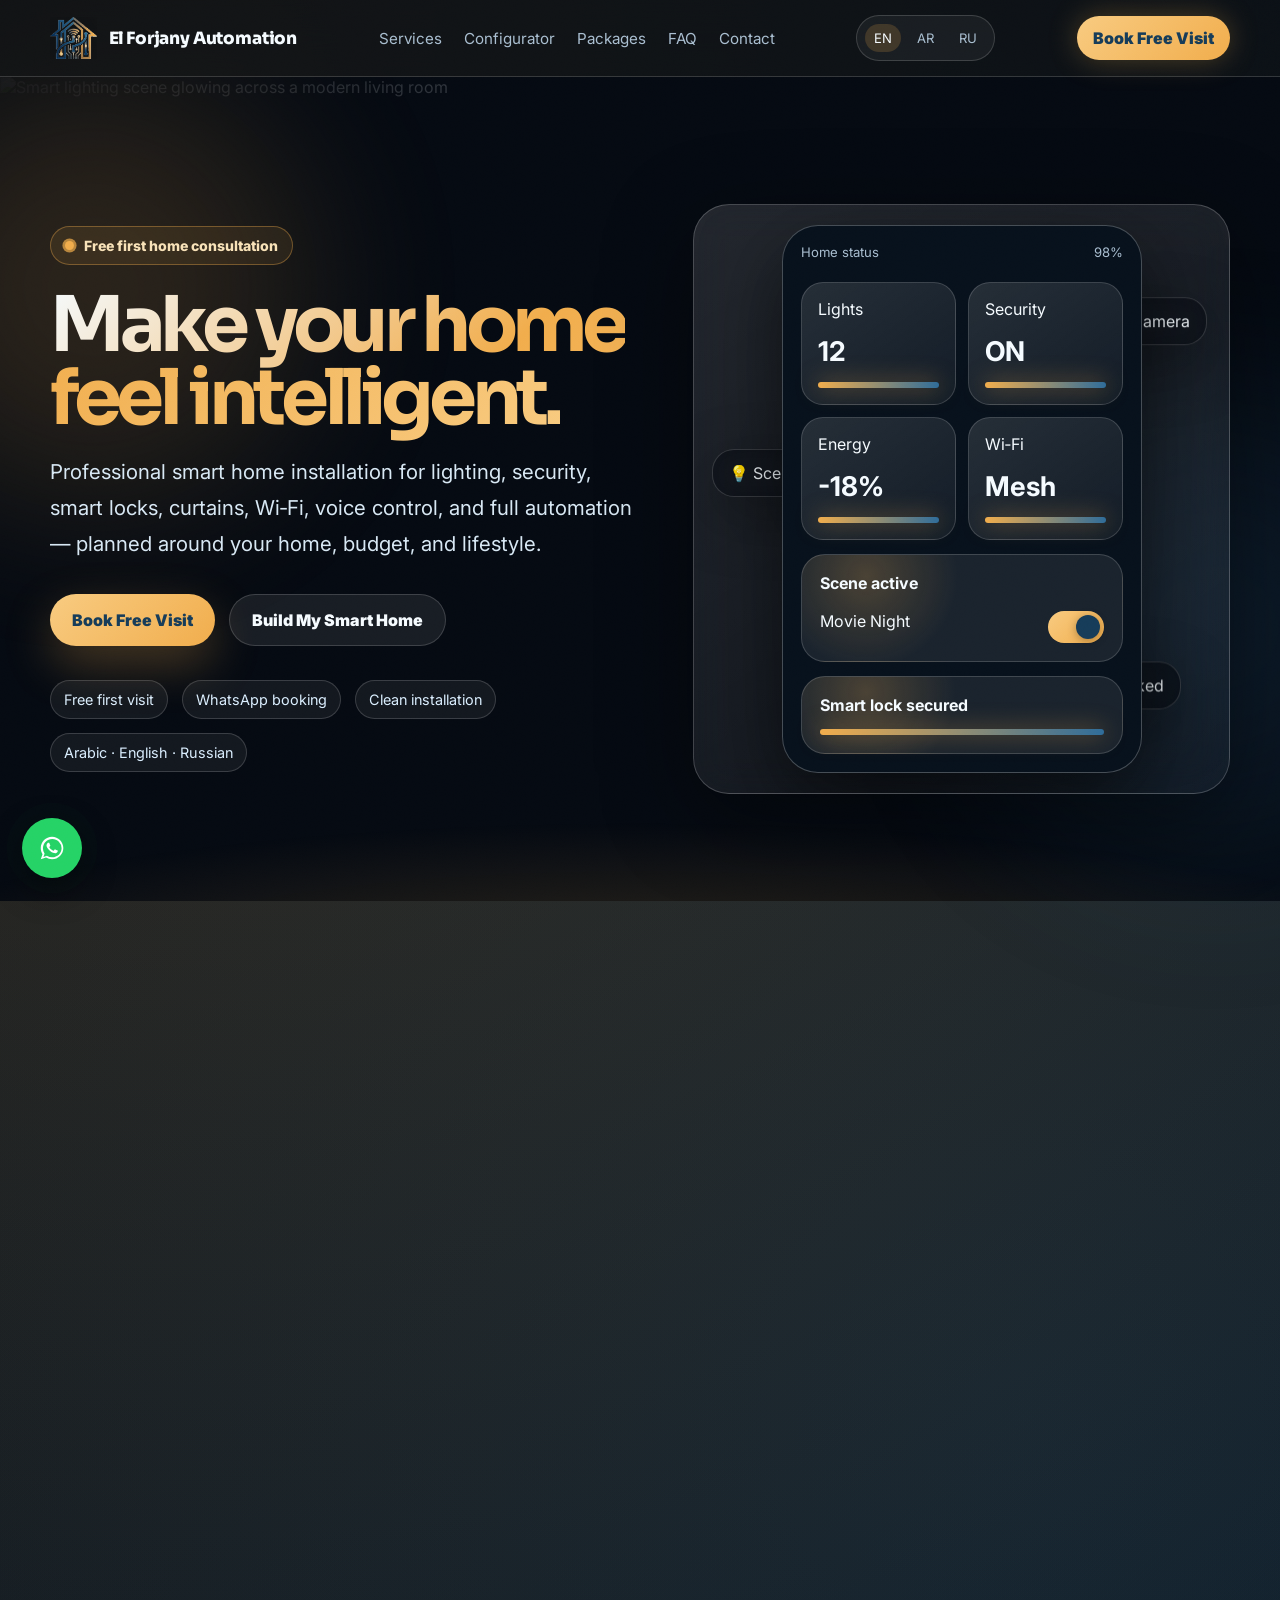
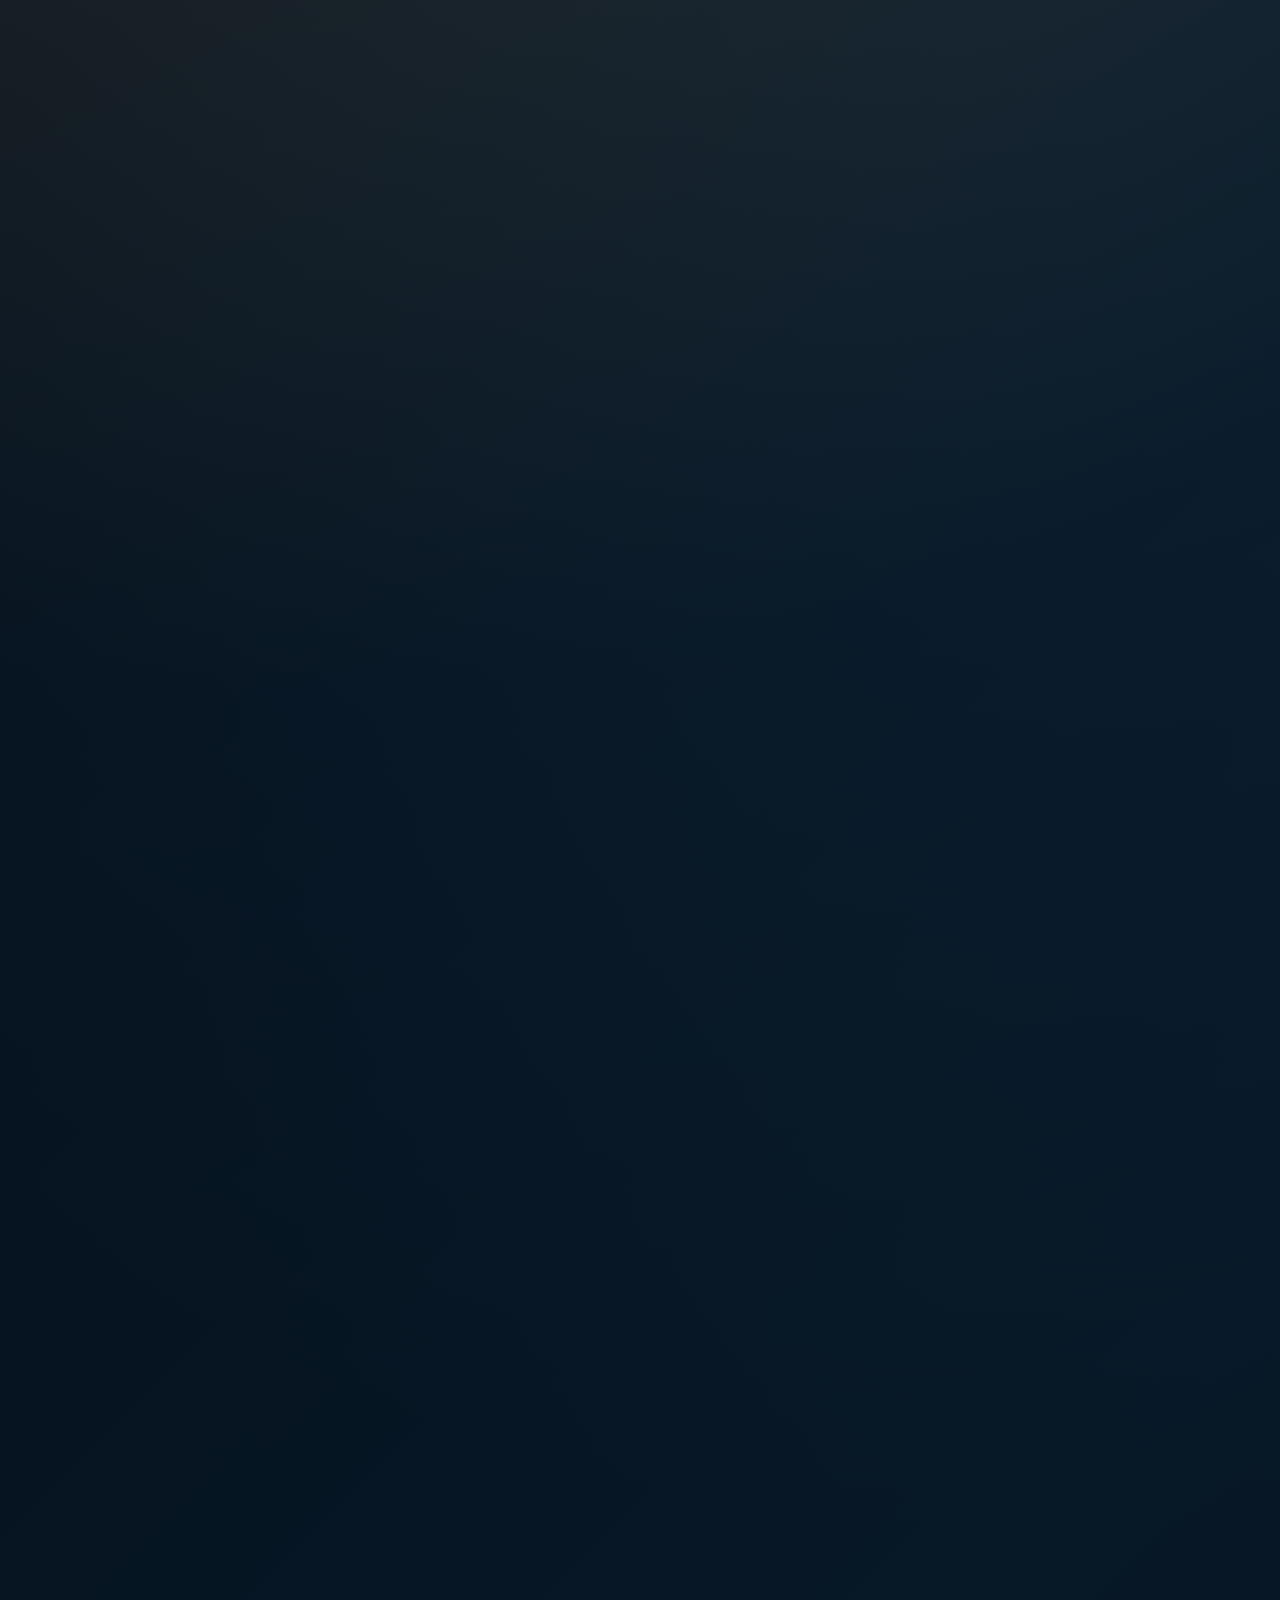
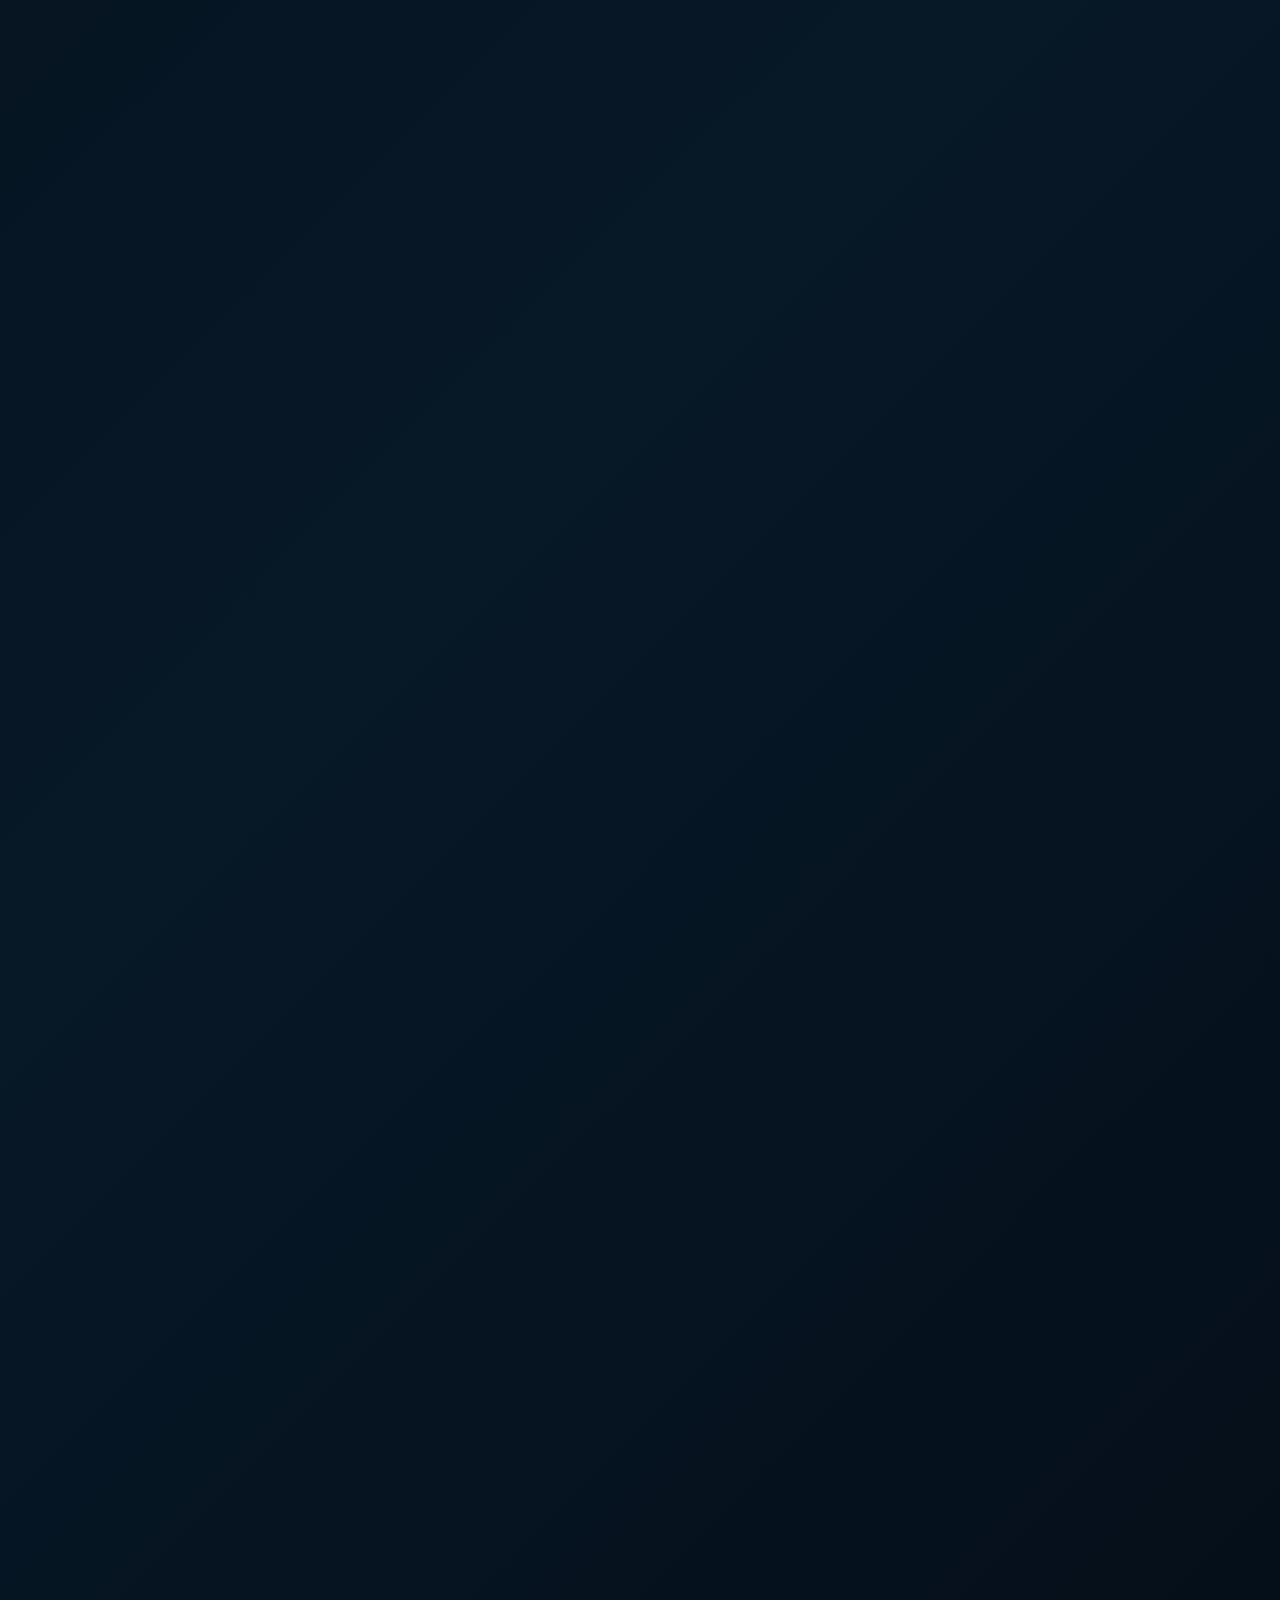
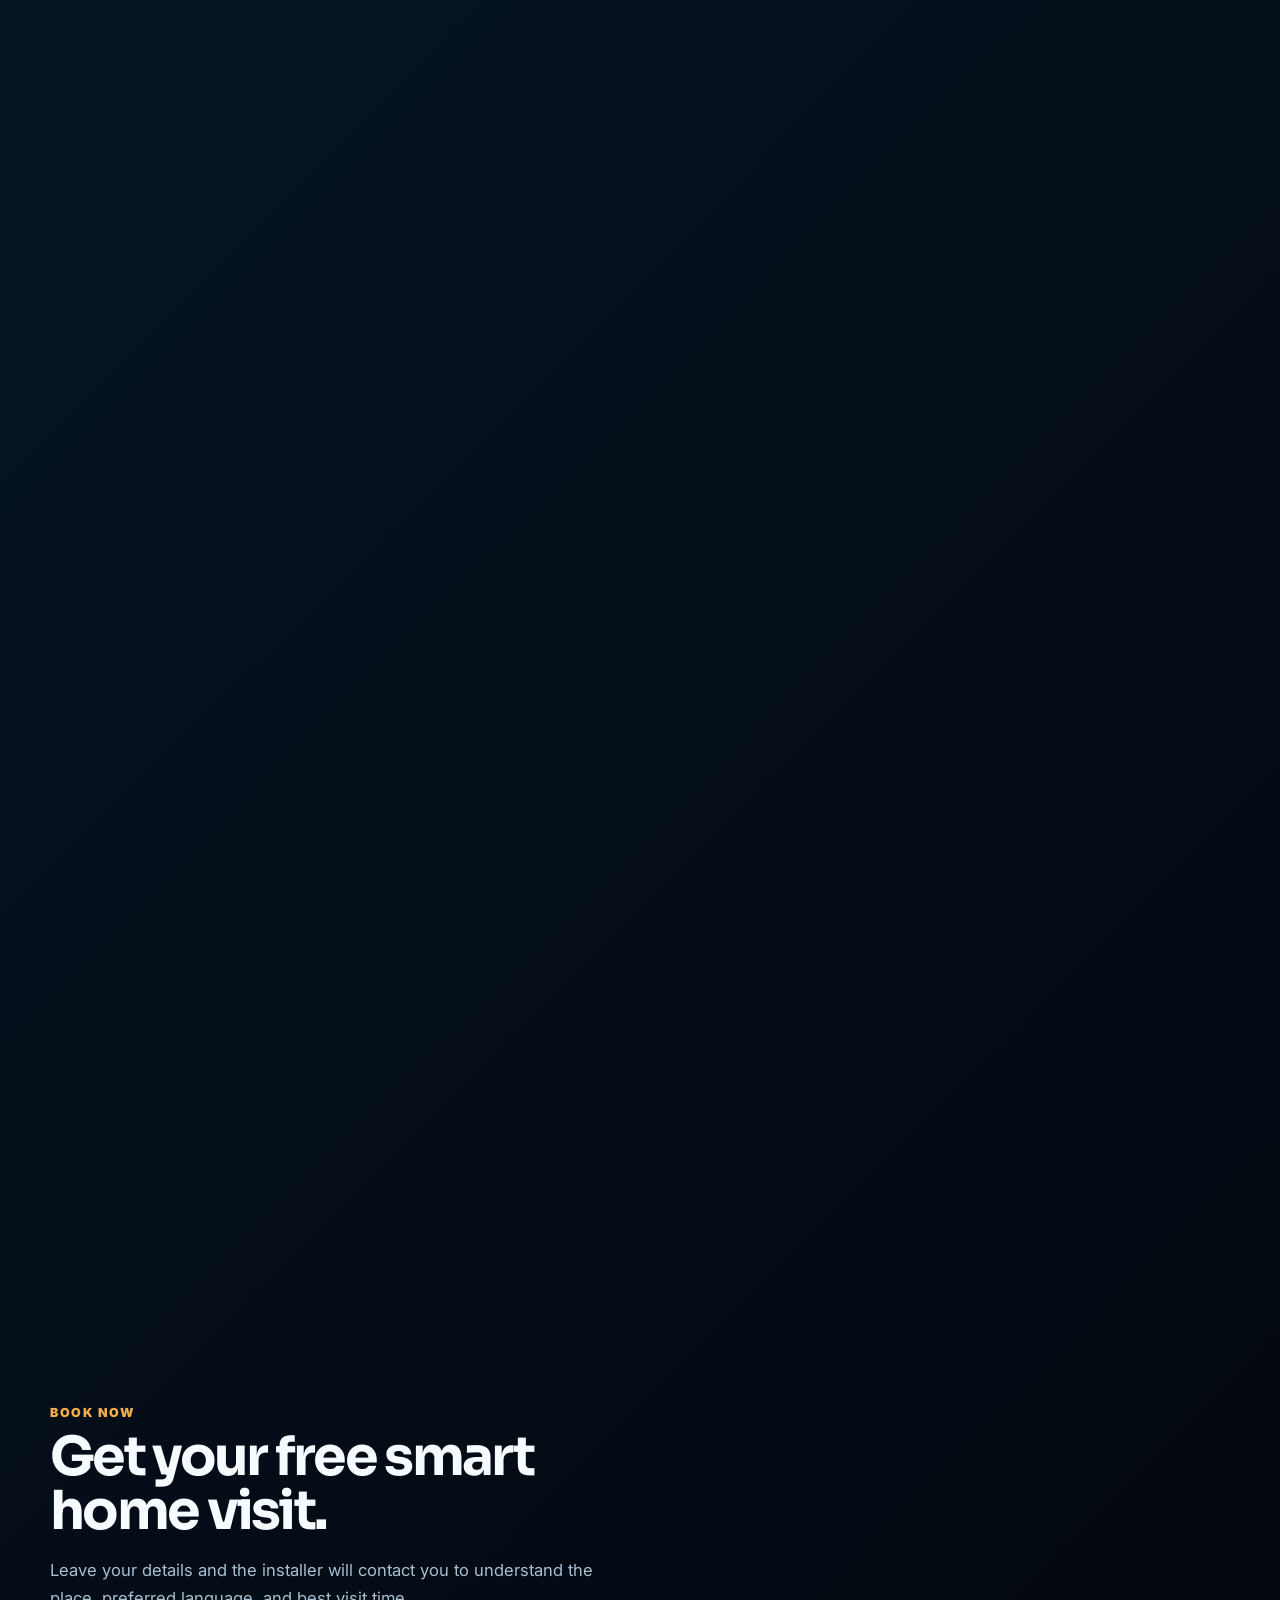
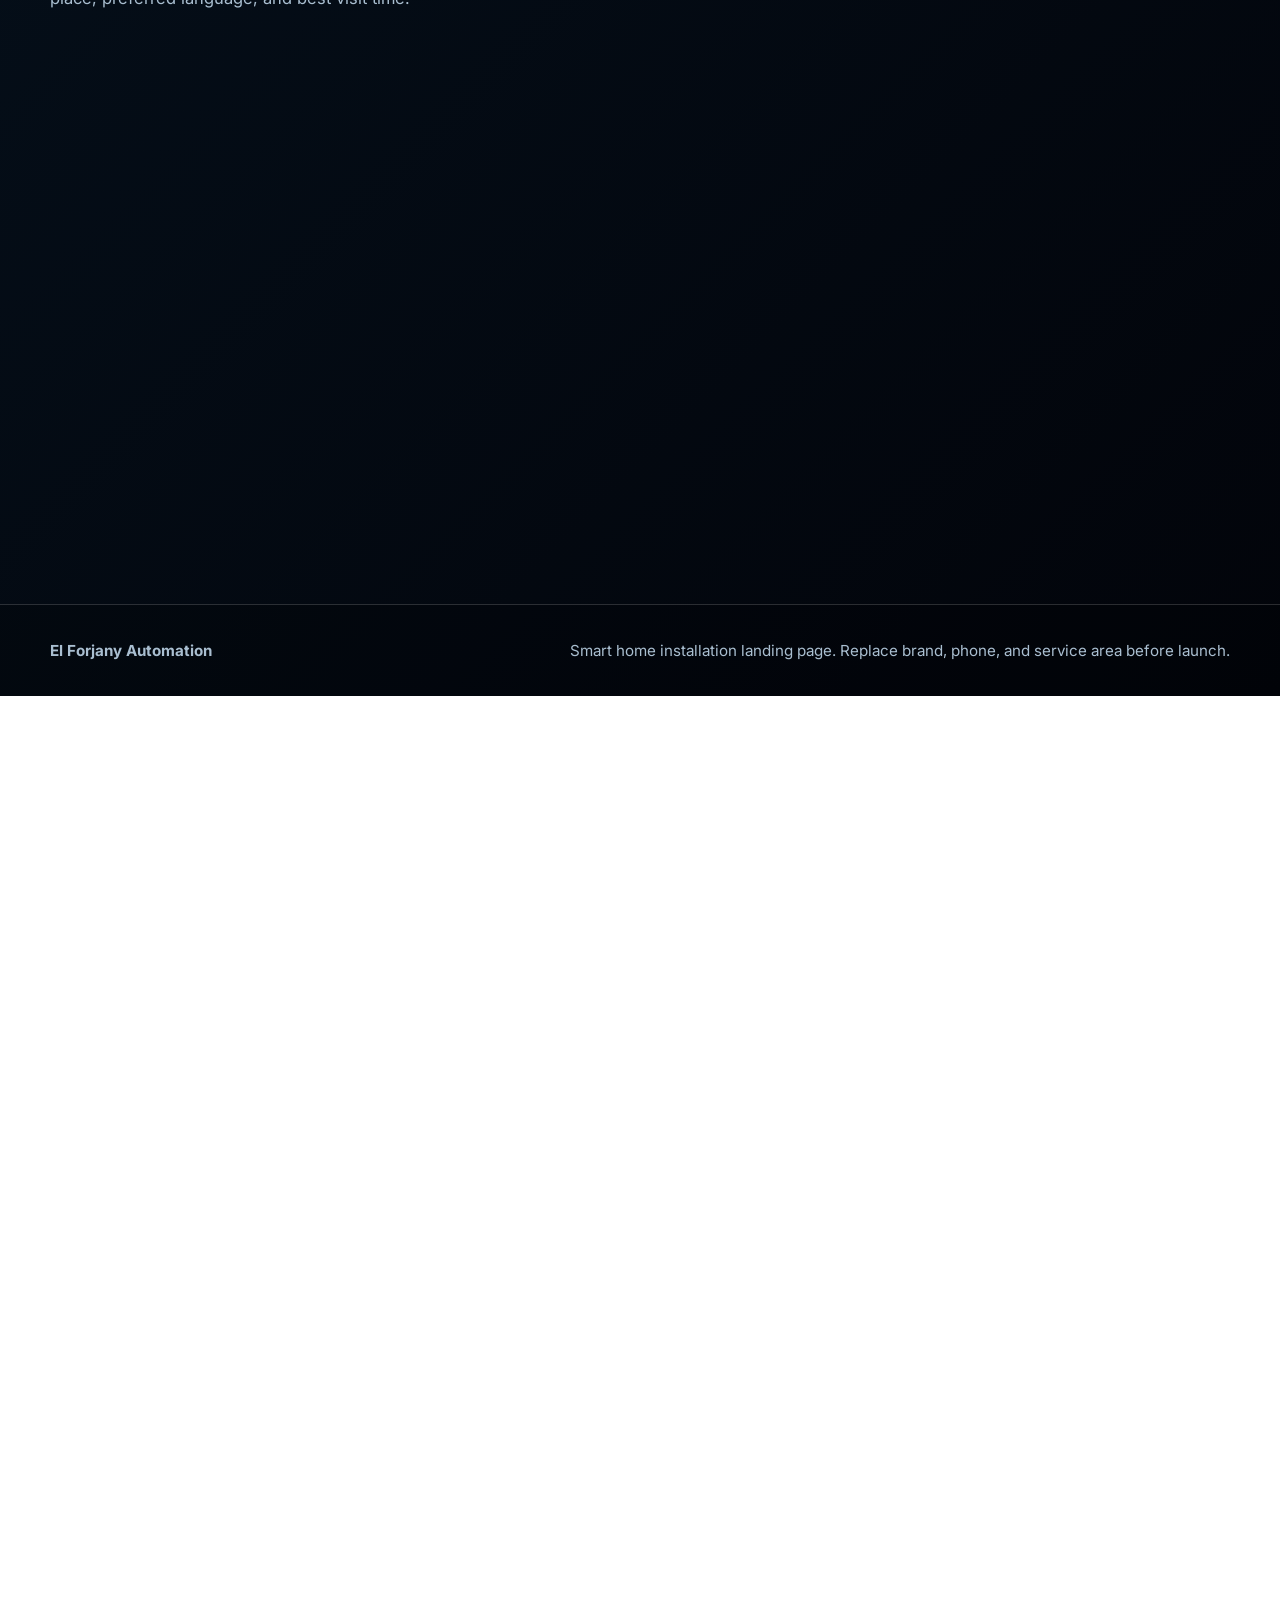
==== index.html @ bac5ffc7 "Add files via upload" ====
<!doctype html>
<!--
  FILE: index.html
  PURPOSE: This is the root entry page for visitors who open the domain without /en/, /ar-eg/, or /ru/.
  HOW IT WORKS: It redirects visitors to /en/ by default, while still showing manual language links if redirect fails.
  CHANGE: Replace https://elforjanysmarthome.com/en/ with your real English URL after buying the domain.
-->
<html lang="en">
<head>
  <!-- Character encoding for multilingual text. -->
  <meta charset="utf-8">
  <!-- Makes the simple language fallback page responsive on phones. -->
  <meta name="viewport" content="width=device-width, initial-scale=1">
  <!-- Basic title for the root redirect page. The language pages have the real SEO titles. -->
  <title>El Forjany Automation</title>
  <!-- Favicon, matches the language pages. -->
  <link rel="icon" type="image/png" sizes="32x32" href="assets/favicon-32.png">
  <link rel="apple-touch-icon" href="assets/apple-touch-icon.png">
  <!-- Redirects immediately to the English version. Change url=en/en.html to ar-eg/ar-eg.html if Arabic should be default. -->
  <meta http-equiv="refresh" content="0; url=en/en.html">
  <!-- Canonical says the default version is English. Replace elforjanysmarthome.com with the real domain. -->
  <link rel="canonical" href="https://elforjanysmarthome.com/en/en.html">
</head>
<body>
  <!-- Manual language links for users/search engines if automatic redirect does not happen. -->
  <p><a href="en/en.html">English</a> · <a href="ar-eg/ar-eg.html">العربية</a> · <a href="ru/ru.html">Русский</a></p>
</body>
</html>
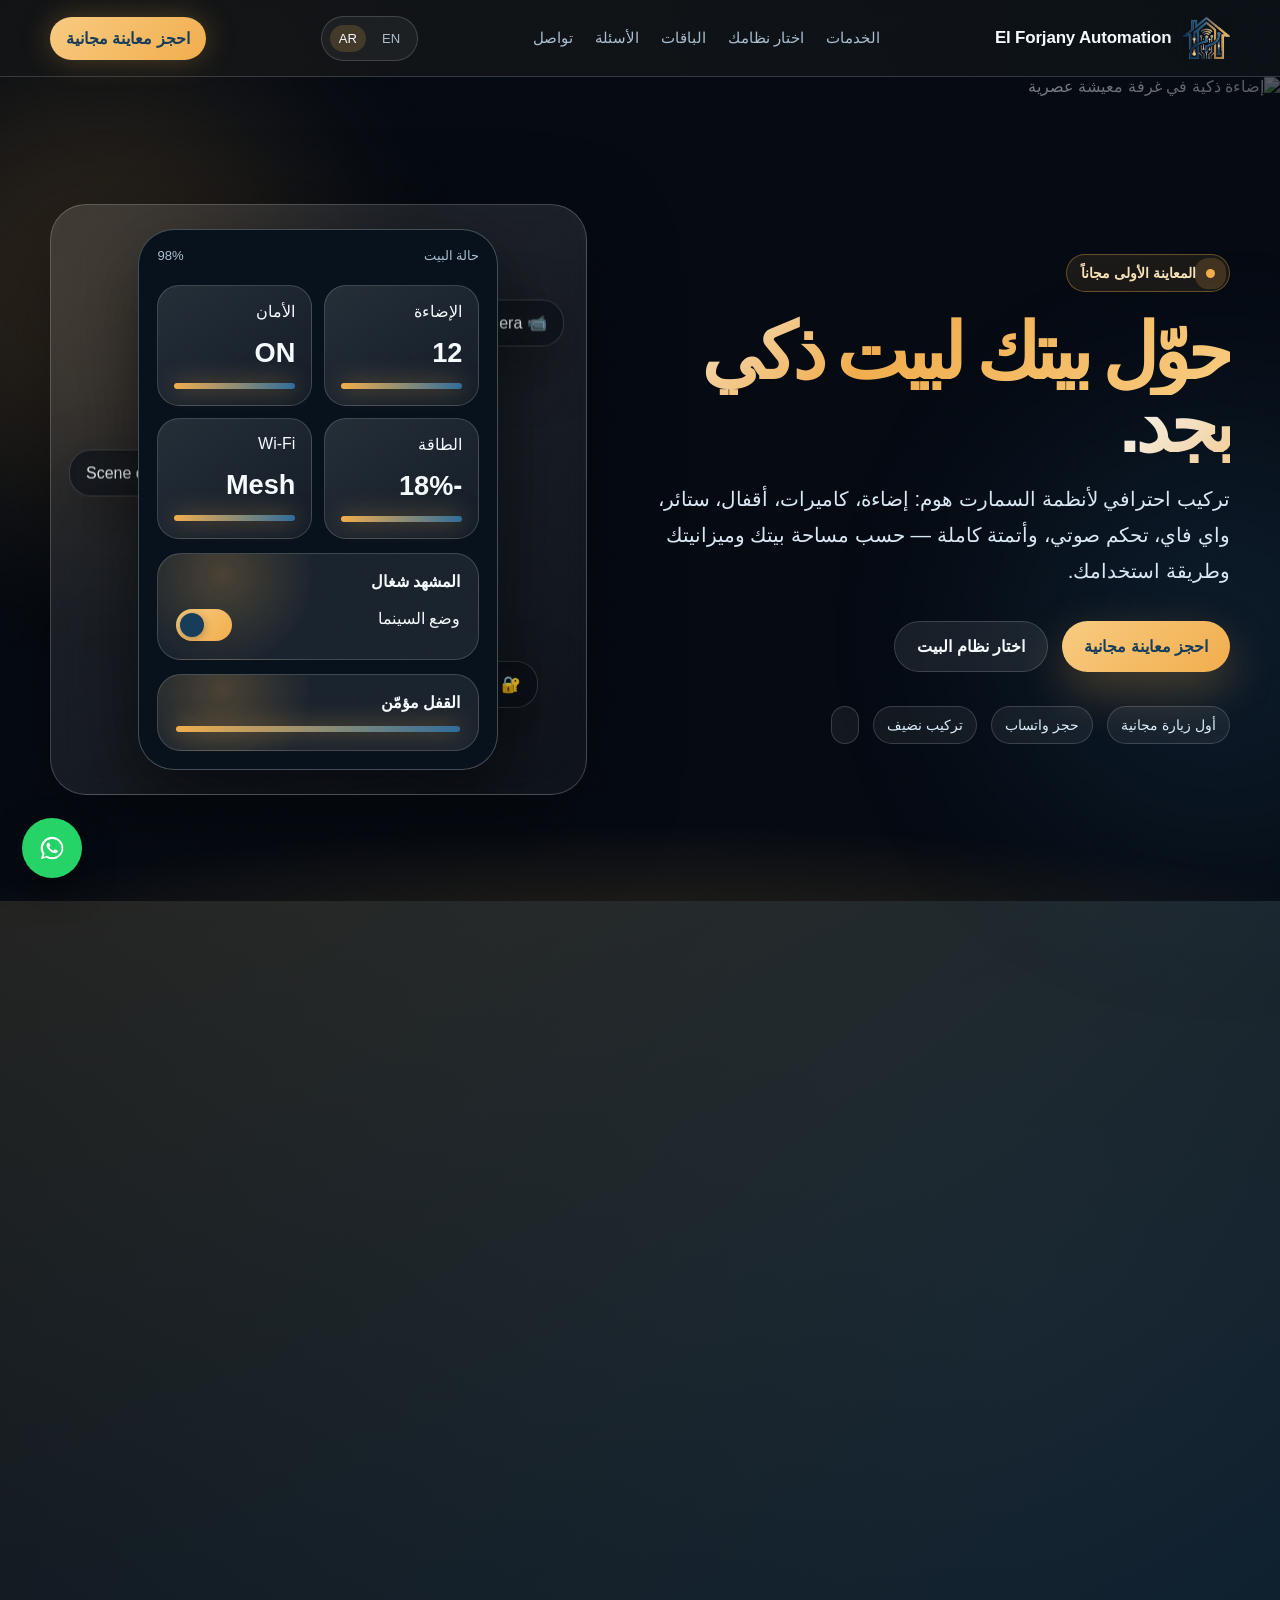
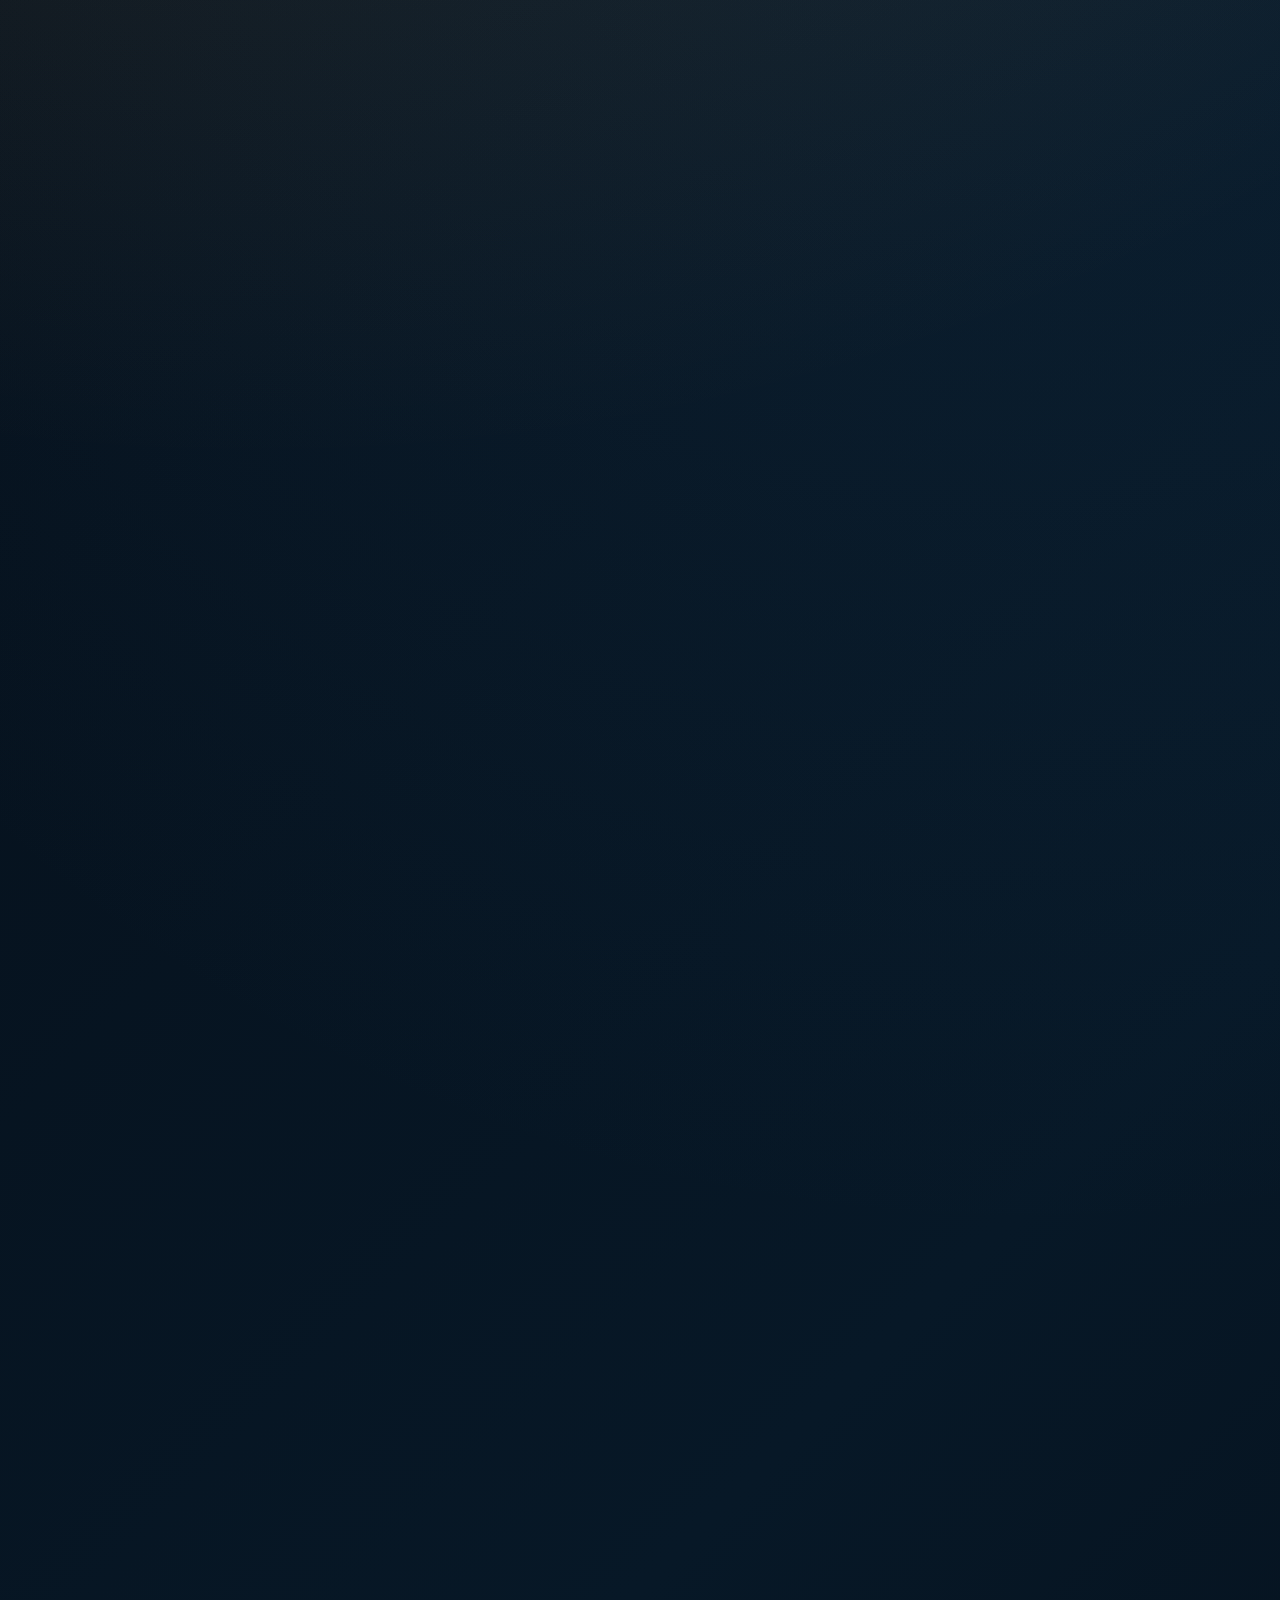
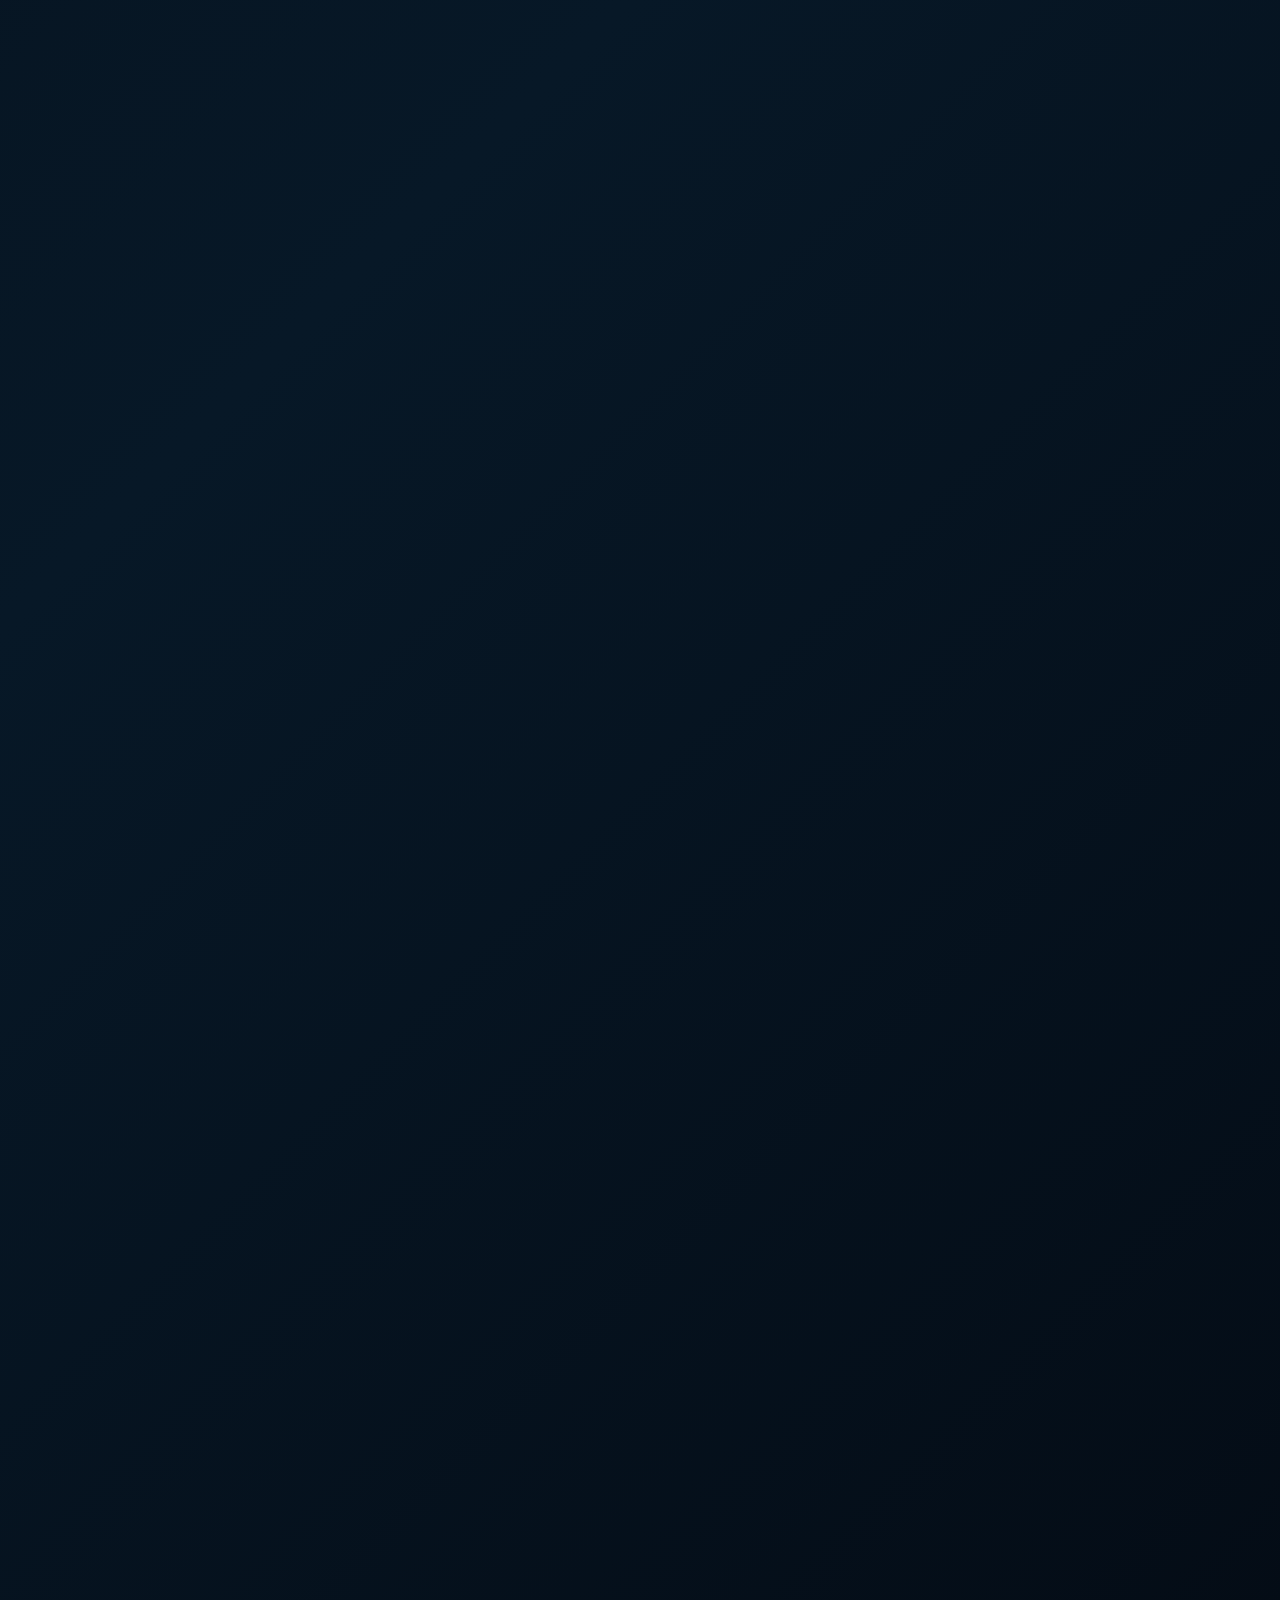
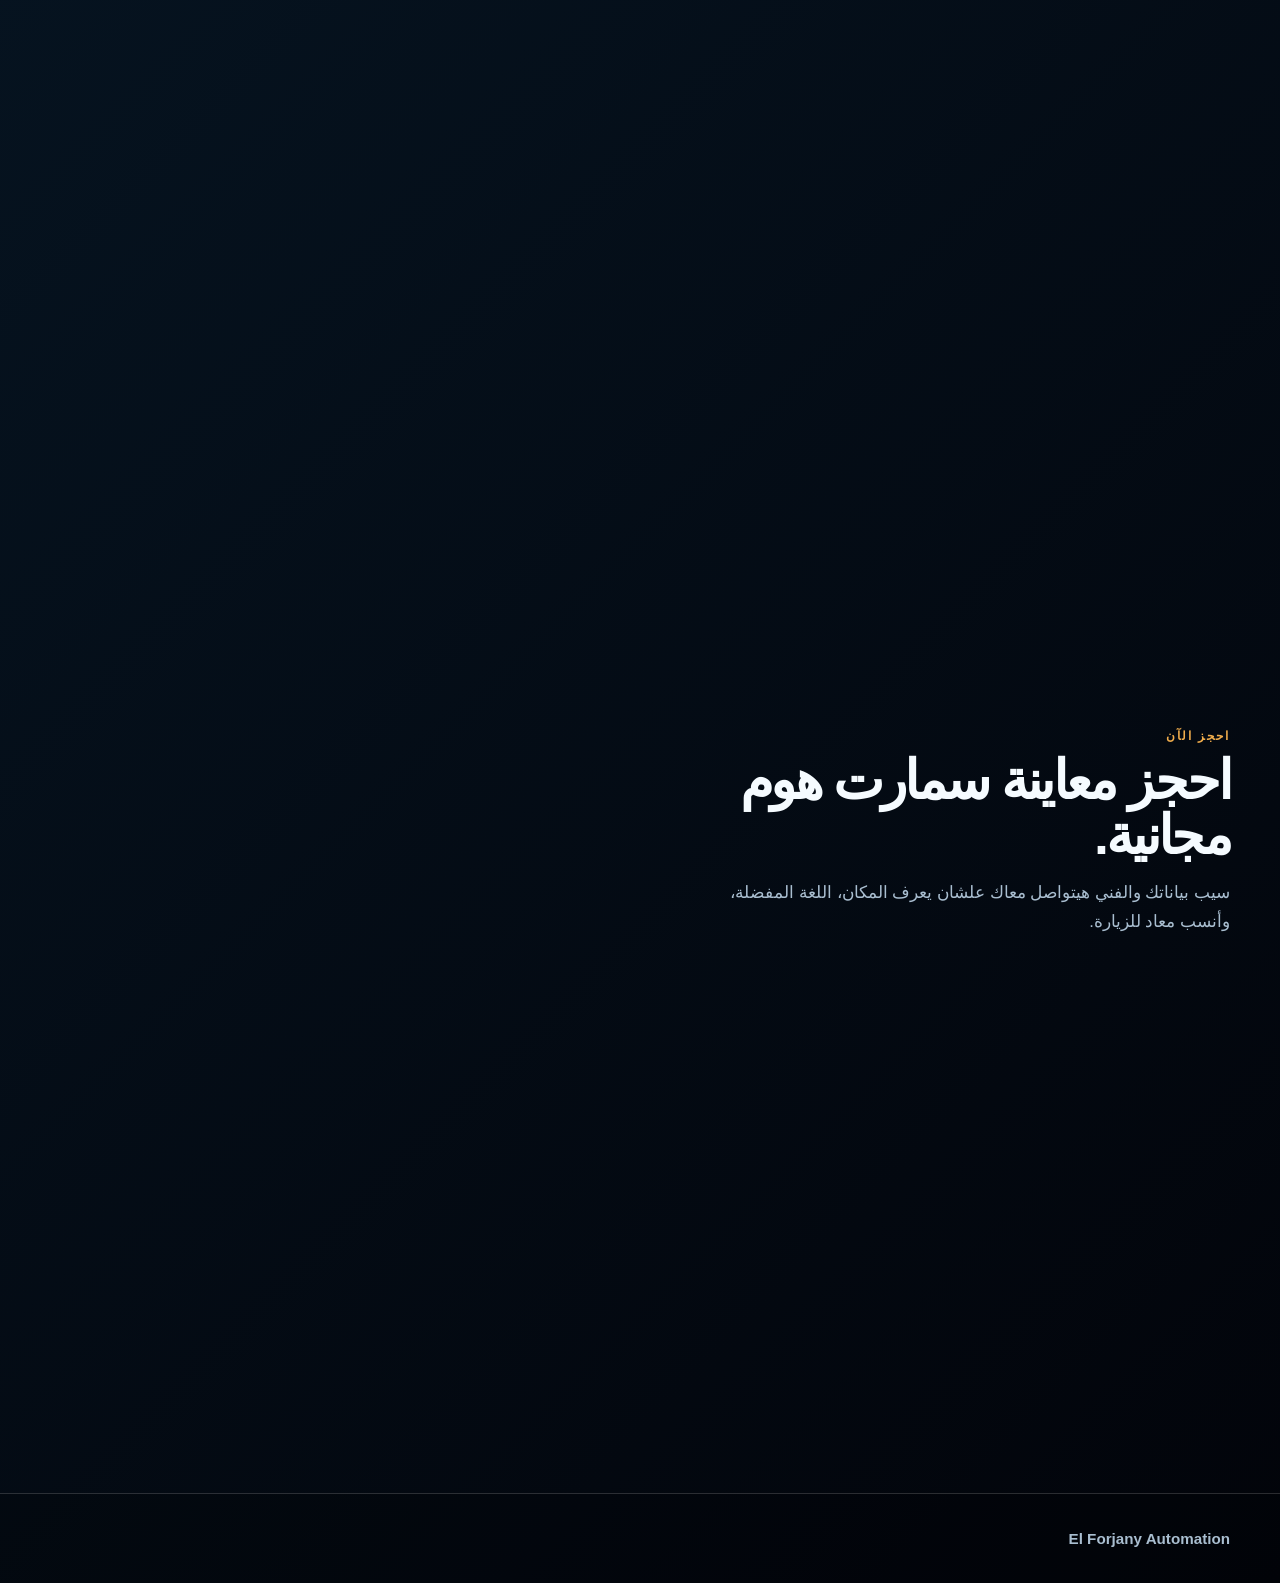
==== commit b06684e6: "Add files via upload" ====
--- a/index.html
+++ b/index.html
@@ -1,29 +1,29 @@
-<!doctype html>
-<!--
-  FILE: index.html
-  PURPOSE: This is the root entry page for visitors who open the domain without /en/, /ar-eg/, or /ru/.
-  HOW IT WORKS: It redirects visitors to /en/ by default, while still showing manual language links if redirect fails.
-  CHANGE: Replace https://elforjanysmarthome.com/en/ with your real English URL after buying the domain.
--->
-<html lang="en">
-<head>
-  <!-- Character encoding for multilingual text. -->
-  <meta charset="utf-8">
-  <!-- Makes the simple language fallback page responsive on phones. -->
-  <meta name="viewport" content="width=device-width, initial-scale=1">
-  <!-- Basic title for the root redirect page. The language pages have the real SEO titles. -->
-  <title>El Forjany Automation</title>
-  <!-- Favicon, matches the language pages. -->
-  <link rel="icon" type="image/png" sizes="32x32" href="assets/favicon-32.png">
-  <link rel="apple-touch-icon" href="assets/apple-touch-icon.png">
-  <!-- Redirects immediately to the English version. Change url=en/en.html to ar-eg/ar-eg.html if Arabic should be default. -->
-  <meta http-equiv="refresh" content="0; url=en/en.html">
-  <!-- Canonical says the default version is English. Replace elforjanysmarthome.com with the real domain. -->
-  <link rel="canonical" href="https://elforjanysmarthome.com/en/en.html">
-</head>
-<body>
-  <!-- Manual language links for users/search engines if automatic redirect does not happen. -->
-  <p><a href="en/en.html">English</a> · <a href="ar-eg/ar-eg.html">العربية</a> · <a href="ru/ru.html">Русский</a></p>
-</body>
-</html>
-
+<!doctype html>
+<!--
+  FILE: index.html
+  PURPOSE: This is the root entry page for visitors who open the domain without /en/, /ar-eg/, or /ru/.
+  HOW IT WORKS: It redirects visitors to /en/ by default, while still showing manual language links if redirect fails.
+  CHANGE: Replace https://elforjanysmarthome.com/en/ with your real English URL after buying the domain.
+-->
+<html lang="ar-EG">
+<head>
+  <!-- Character encoding for multilingual text. -->
+  <meta charset="utf-8">
+  <!-- Makes the simple language fallback page responsive on phones. -->
+  <meta name="viewport" content="width=device-width, initial-scale=1">
+  <!-- Basic title for the root redirect page. The language pages have the real SEO titles. -->
+  <title>El Forjany Automation</title>
+  <!-- Favicon, matches the language pages. -->
+  <link rel="icon" type="image/png" sizes="32x32" href="assets/favicon-32.png">
+  <link rel="apple-touch-icon" href="assets/apple-touch-icon.png">
+  <!-- Redirects immediately to the Arabic version. -->
+  <meta http-equiv="refresh" content="0; url=ar-eg/ar-eg.html">
+  <!-- Canonical says the default version is Arabic. Replace elforjanysmarthome.com with the real domain. -->
+  <link rel="canonical" href="https://elforjanysmarthome.com/ar-eg/">
+</head>
+<body>
+  <!-- Manual language links for users/search engines if automatic redirect does not happen. -->
+  <p><a href="ar-eg/ar-eg.html">العربية</a> · <a href="en/en.html">English</a></p>
+</body>
+</html>
+
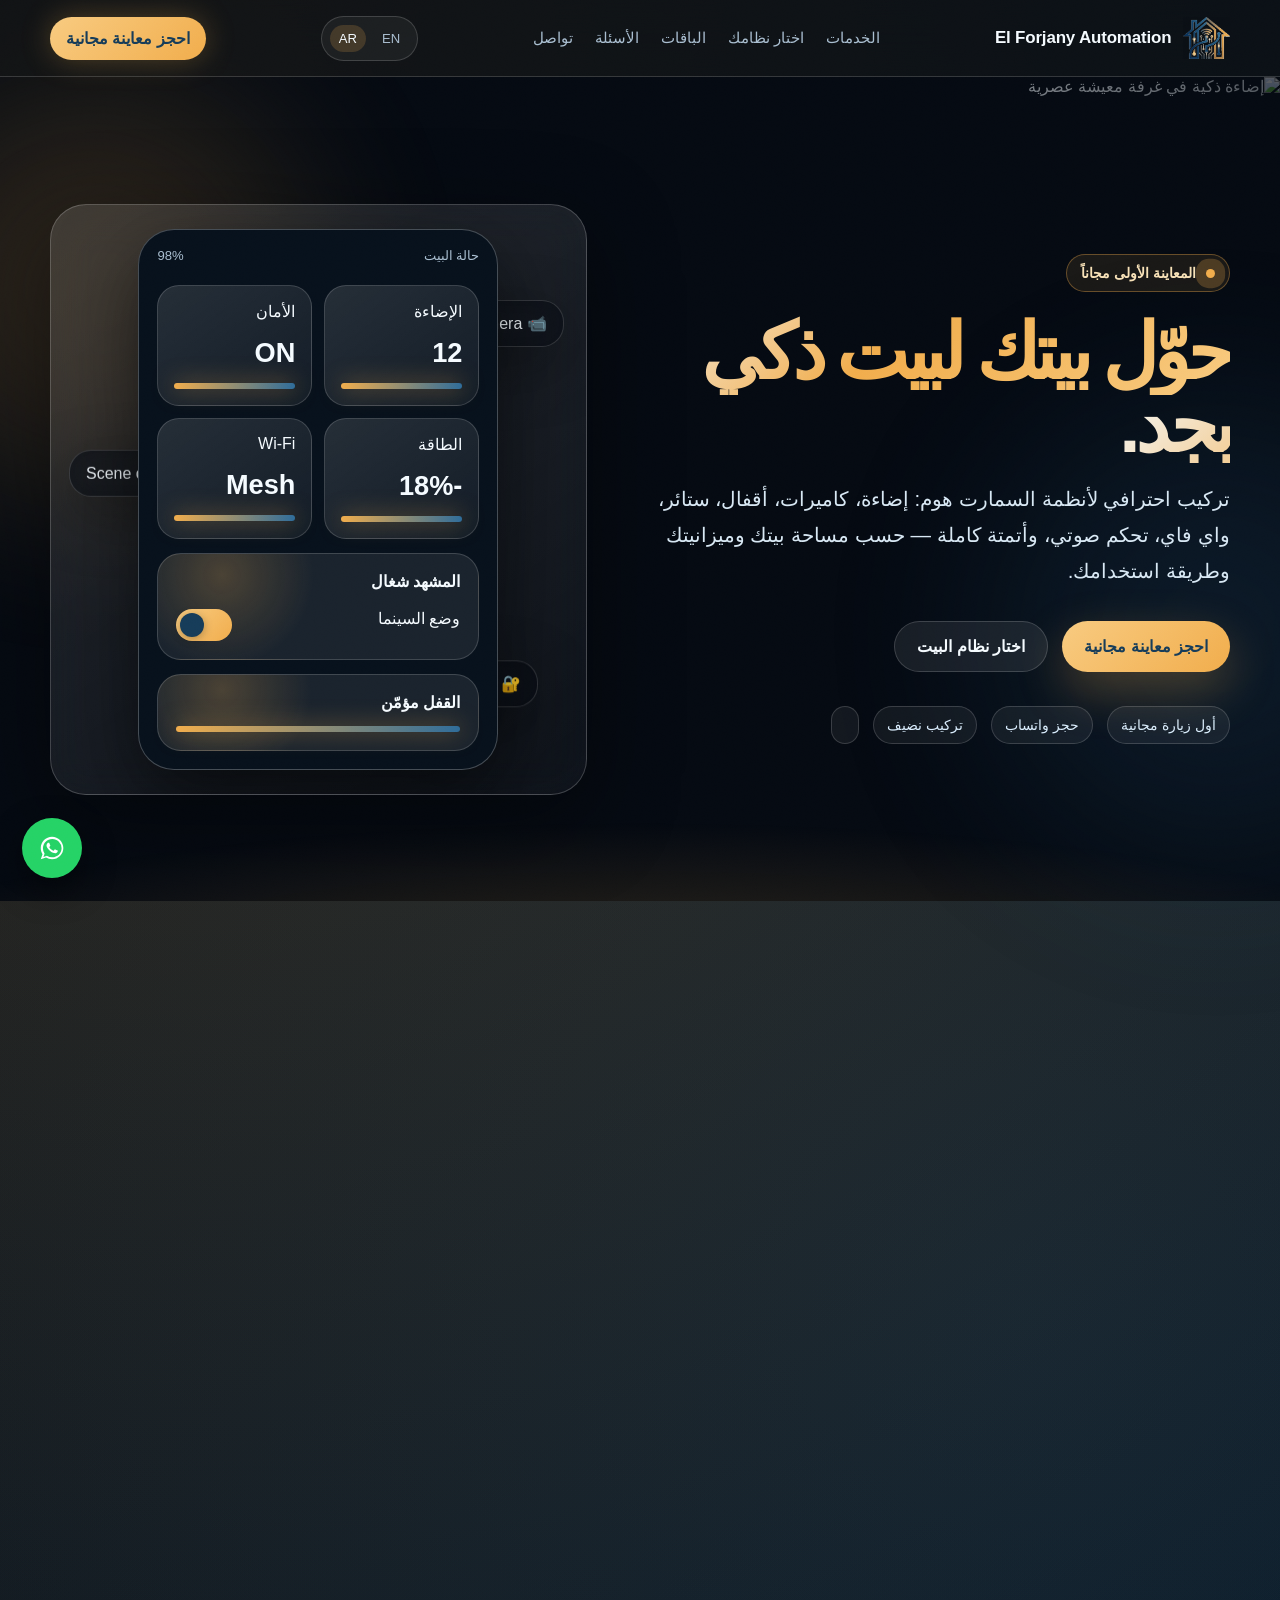
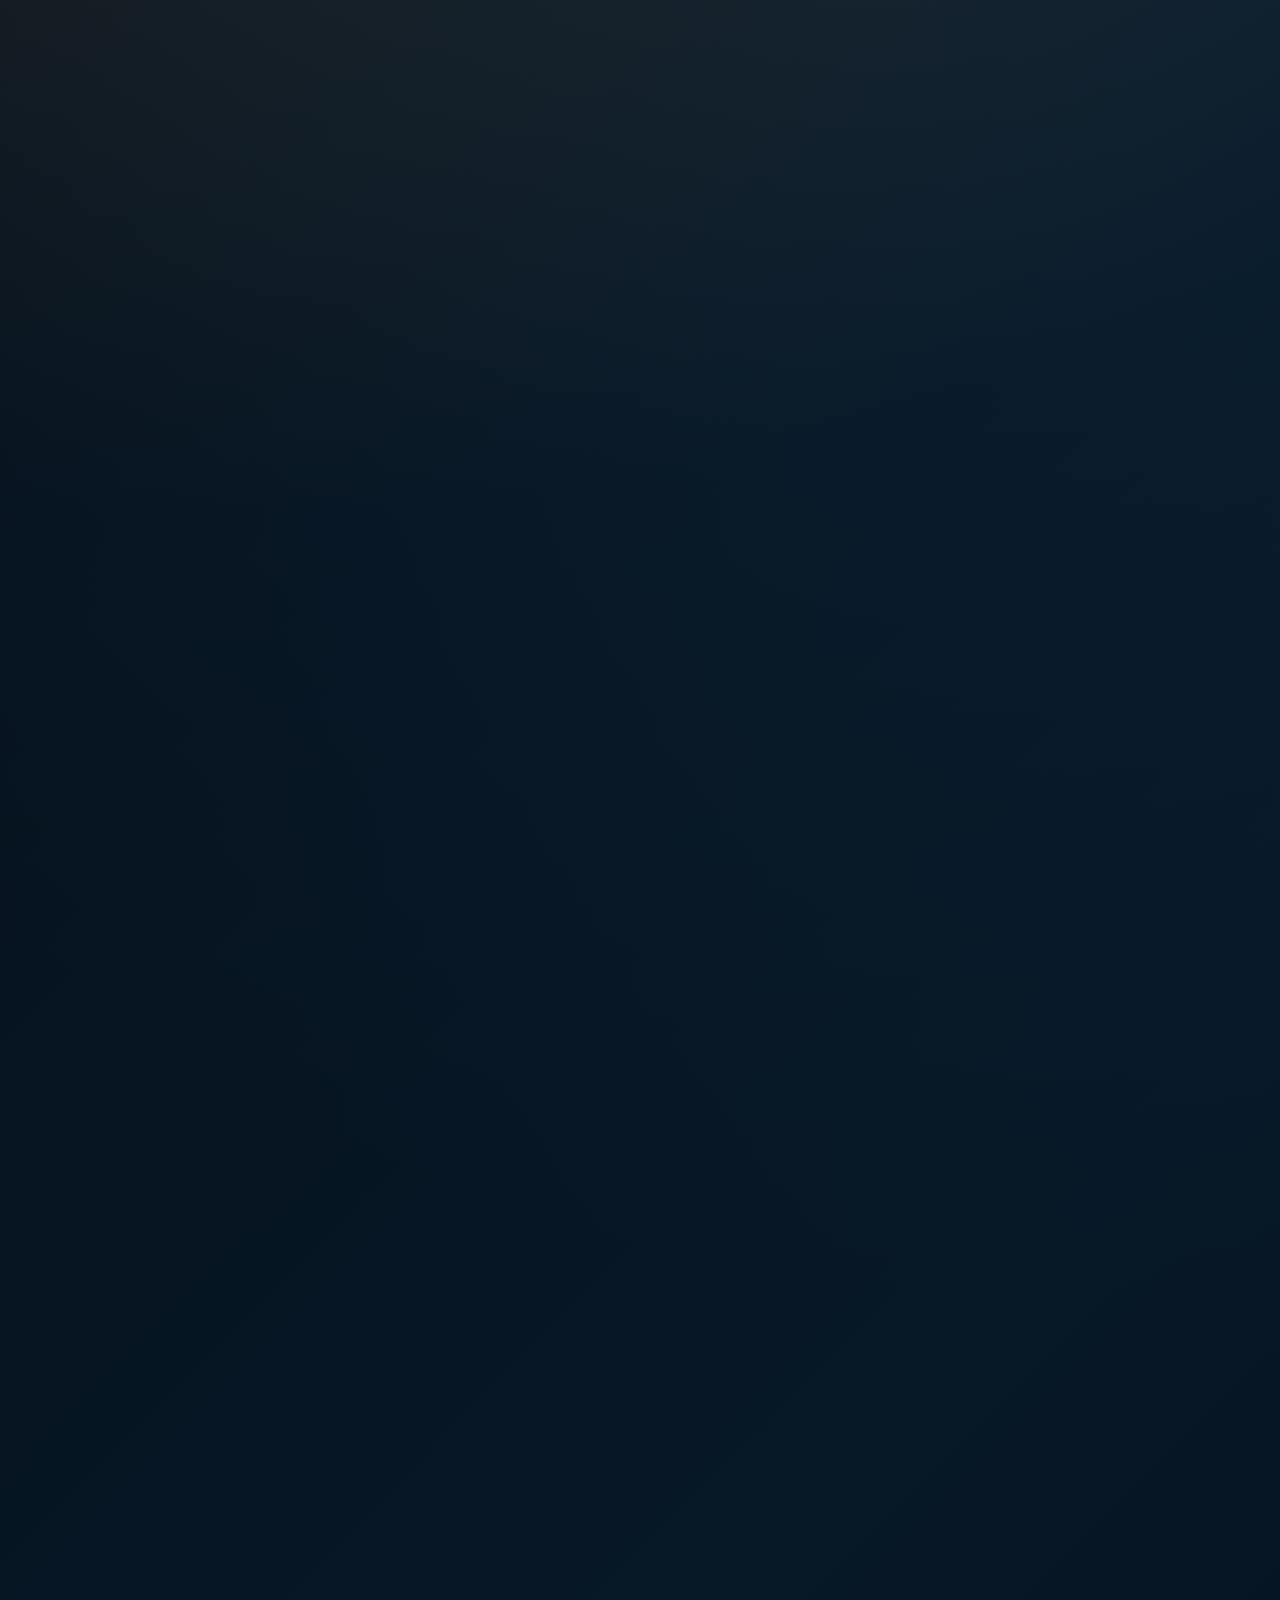
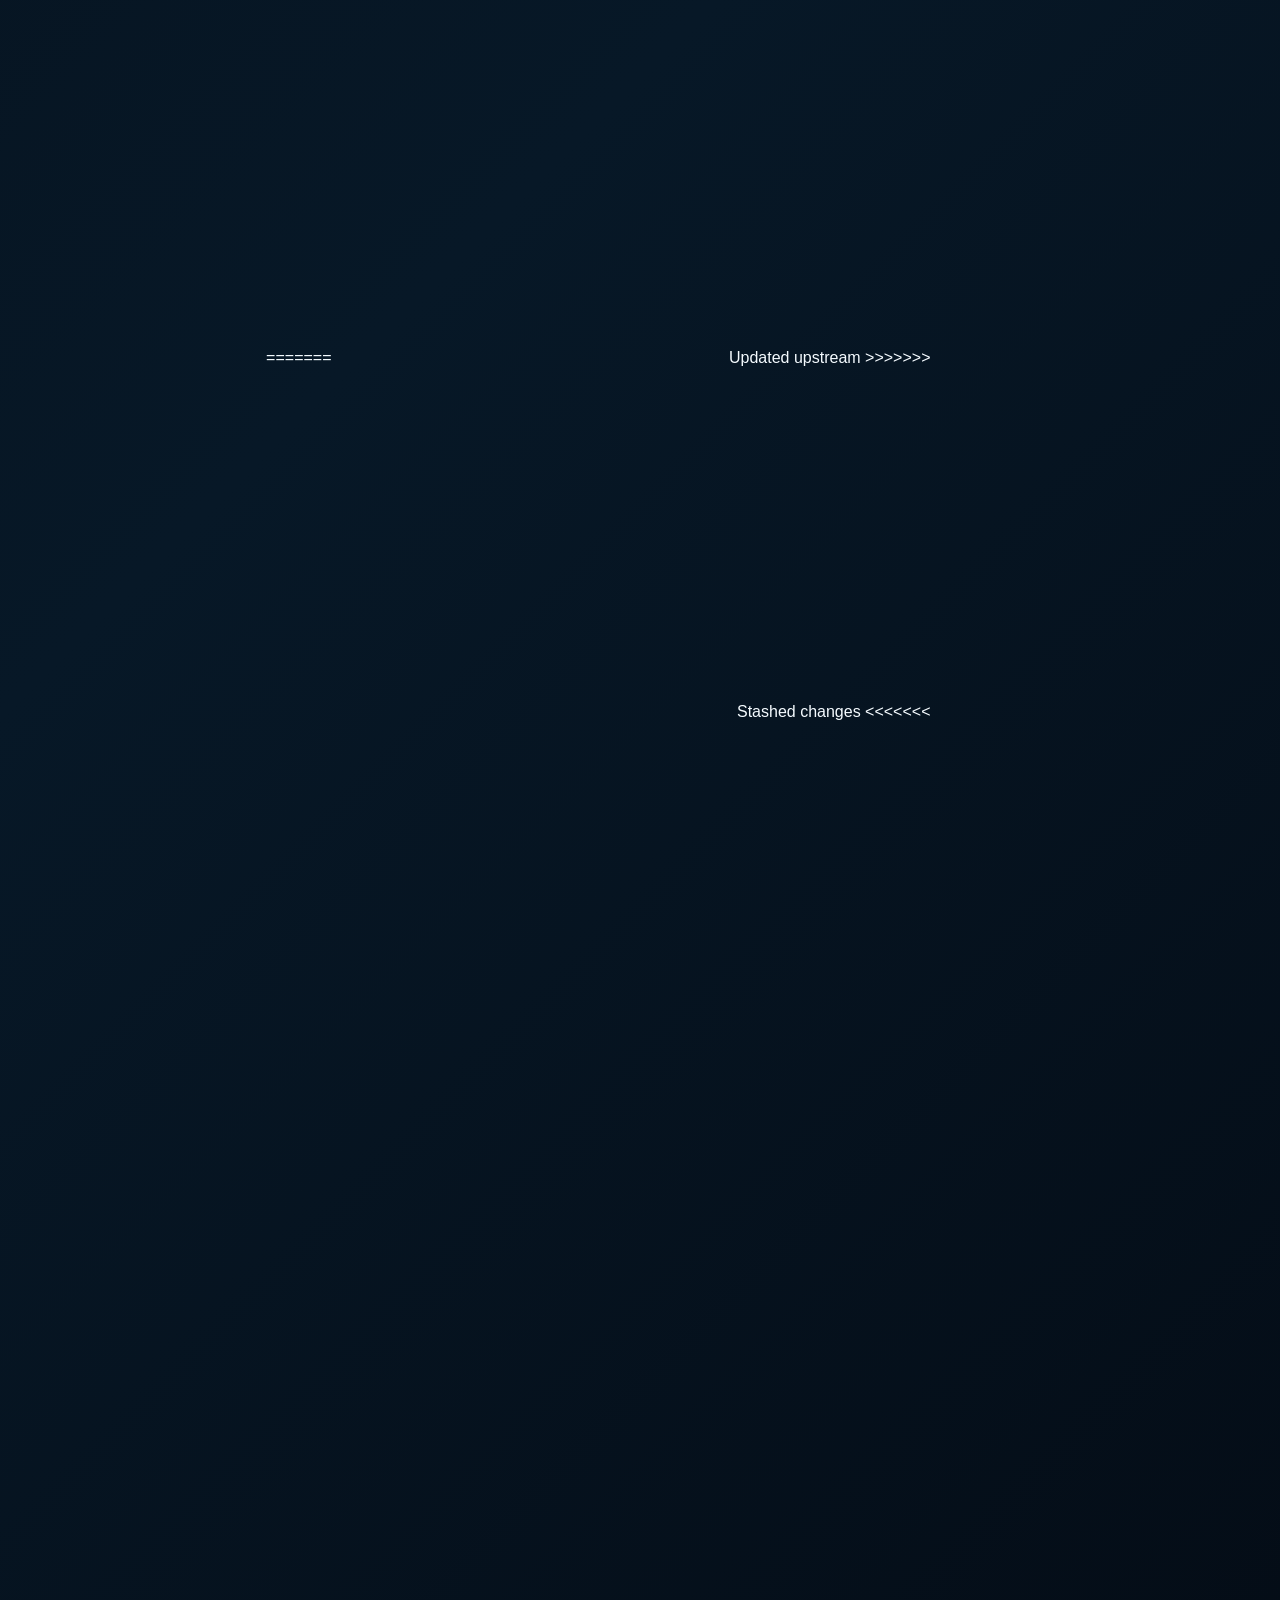
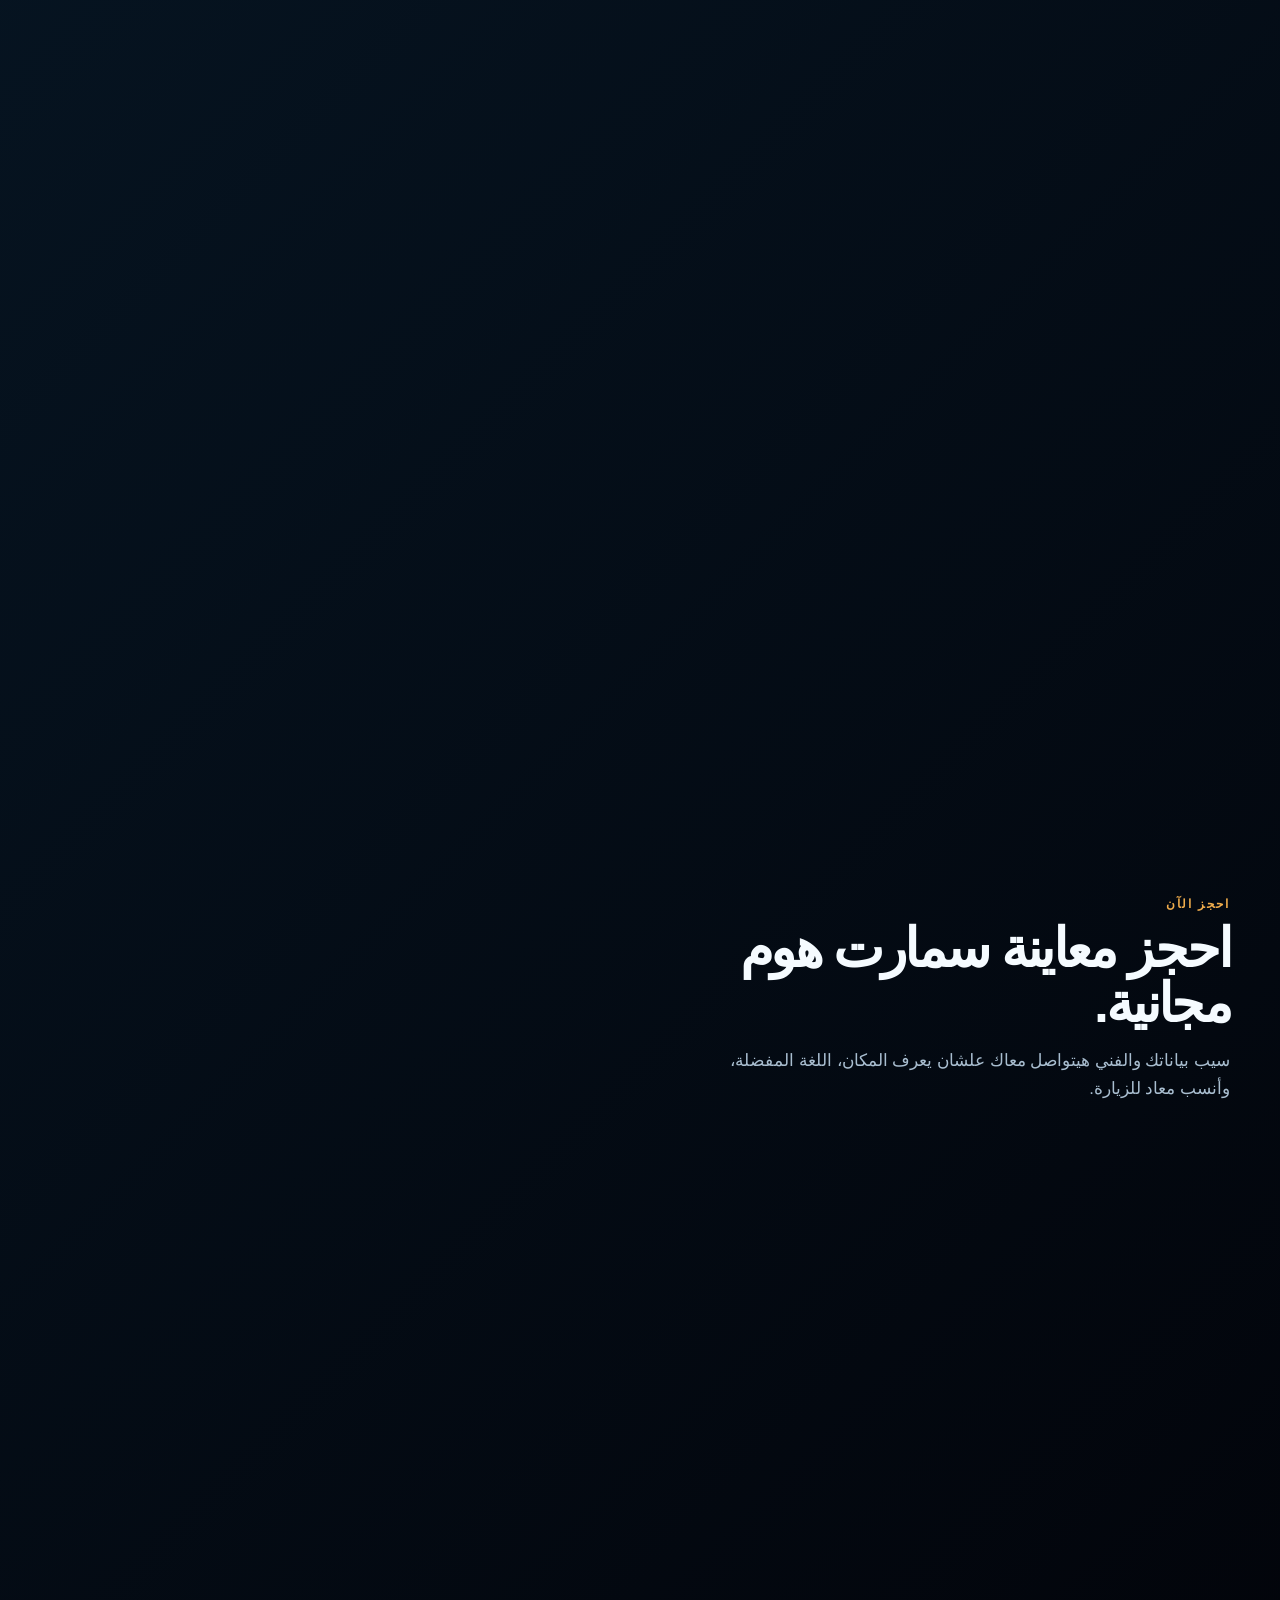
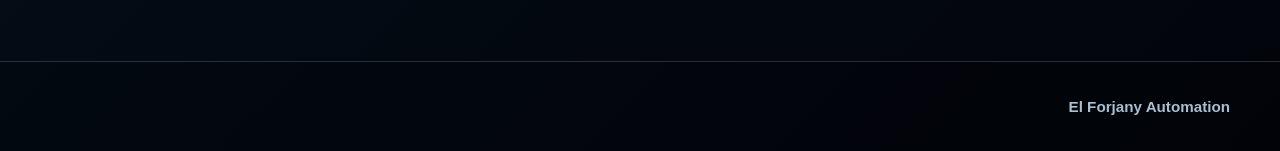
==== commit c57b4fdc: "in application section in english page after user fill it dosent sent the data to google sheet fix i" ====
--- a/index.html
+++ b/index.html
@@ -1,3 +1,4 @@
+<<<<<<< Updated upstream
 <!doctype html>
 <!--
   FILE: index.html
@@ -27,3 +28,34 @@
 </body>
 </html>
 
+=======
+<!doctype html>
+<!--
+  FILE: index.html
+  PURPOSE: This is the root entry page for visitors who open the domain without /en/, /ar-eg/, or /ru/.
+  HOW IT WORKS: It redirects visitors to /en/ by default, while still showing manual language links if redirect fails.
+  CHANGE: Replace https://elforjanysmarthome.com/en/ with your real English URL after buying the domain.
+-->
+<html lang="ar-EG">
+<head>
+  <!-- Character encoding for multilingual text. -->
+  <meta charset="utf-8">
+  <!-- Makes the simple language fallback page responsive on phones. -->
+  <meta name="viewport" content="width=device-width, initial-scale=1">
+  <!-- Basic title for the root redirect page. The language pages have the real SEO titles. -->
+  <title>El Forjany Automation</title>
+  <!-- Favicon, matches the language pages. -->
+  <link rel="icon" type="image/png" sizes="32x32" href="assets/favicon-32.png">
+  <link rel="apple-touch-icon" href="assets/apple-touch-icon.png">
+  <!-- Redirects immediately to the Arabic version. -->
+  <meta http-equiv="refresh" content="0; url=ar-eg/ar-eg.html">
+  <!-- Canonical says the default version is Arabic. Replace elforjanysmarthome.com with the real domain. -->
+  <link rel="canonical" href="https://elforjanysmarthome.com/ar-eg/">
+</head>
+<body>
+  <!-- Manual language links for users/search engines if automatic redirect does not happen. -->
+  <p><a href="ar-eg/ar-eg.html">العربية</a> · <a href="en/en.html">English</a></p>
+</body>
+</html>
+
+>>>>>>> Stashed changes
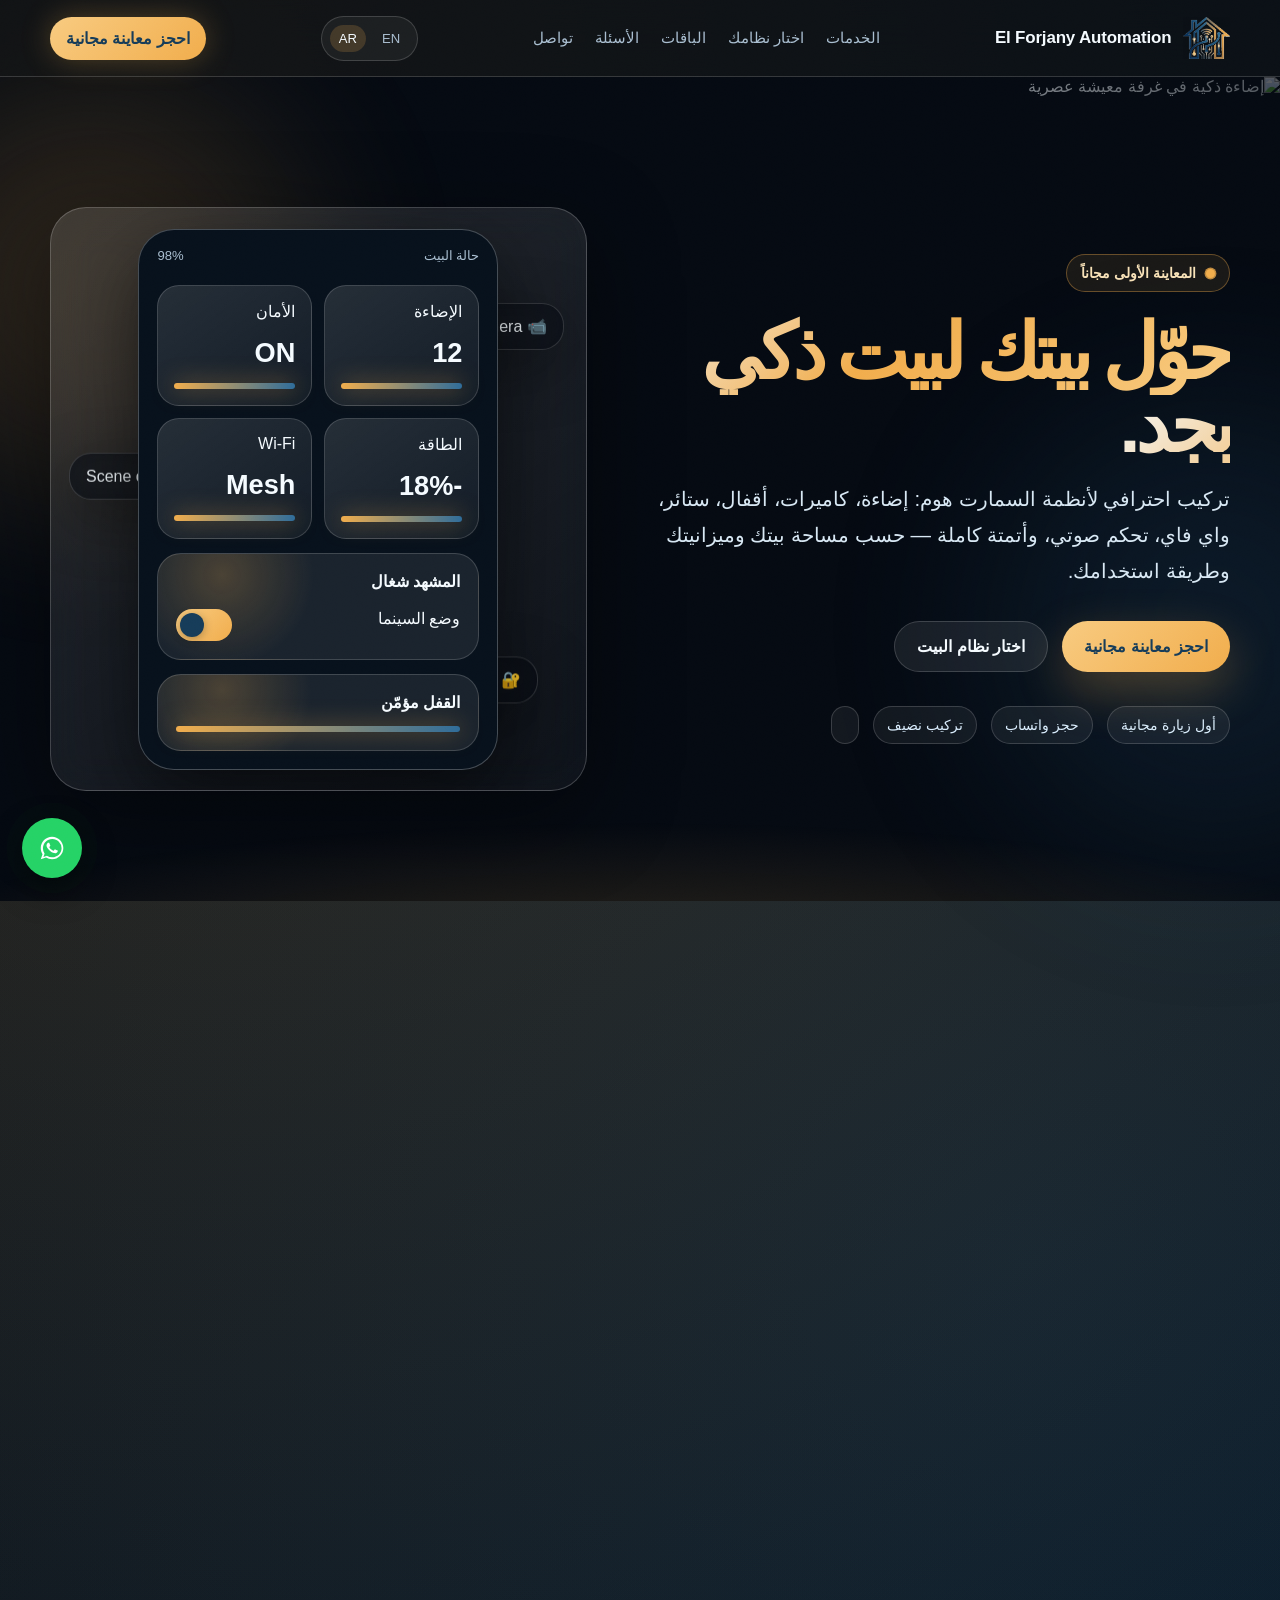
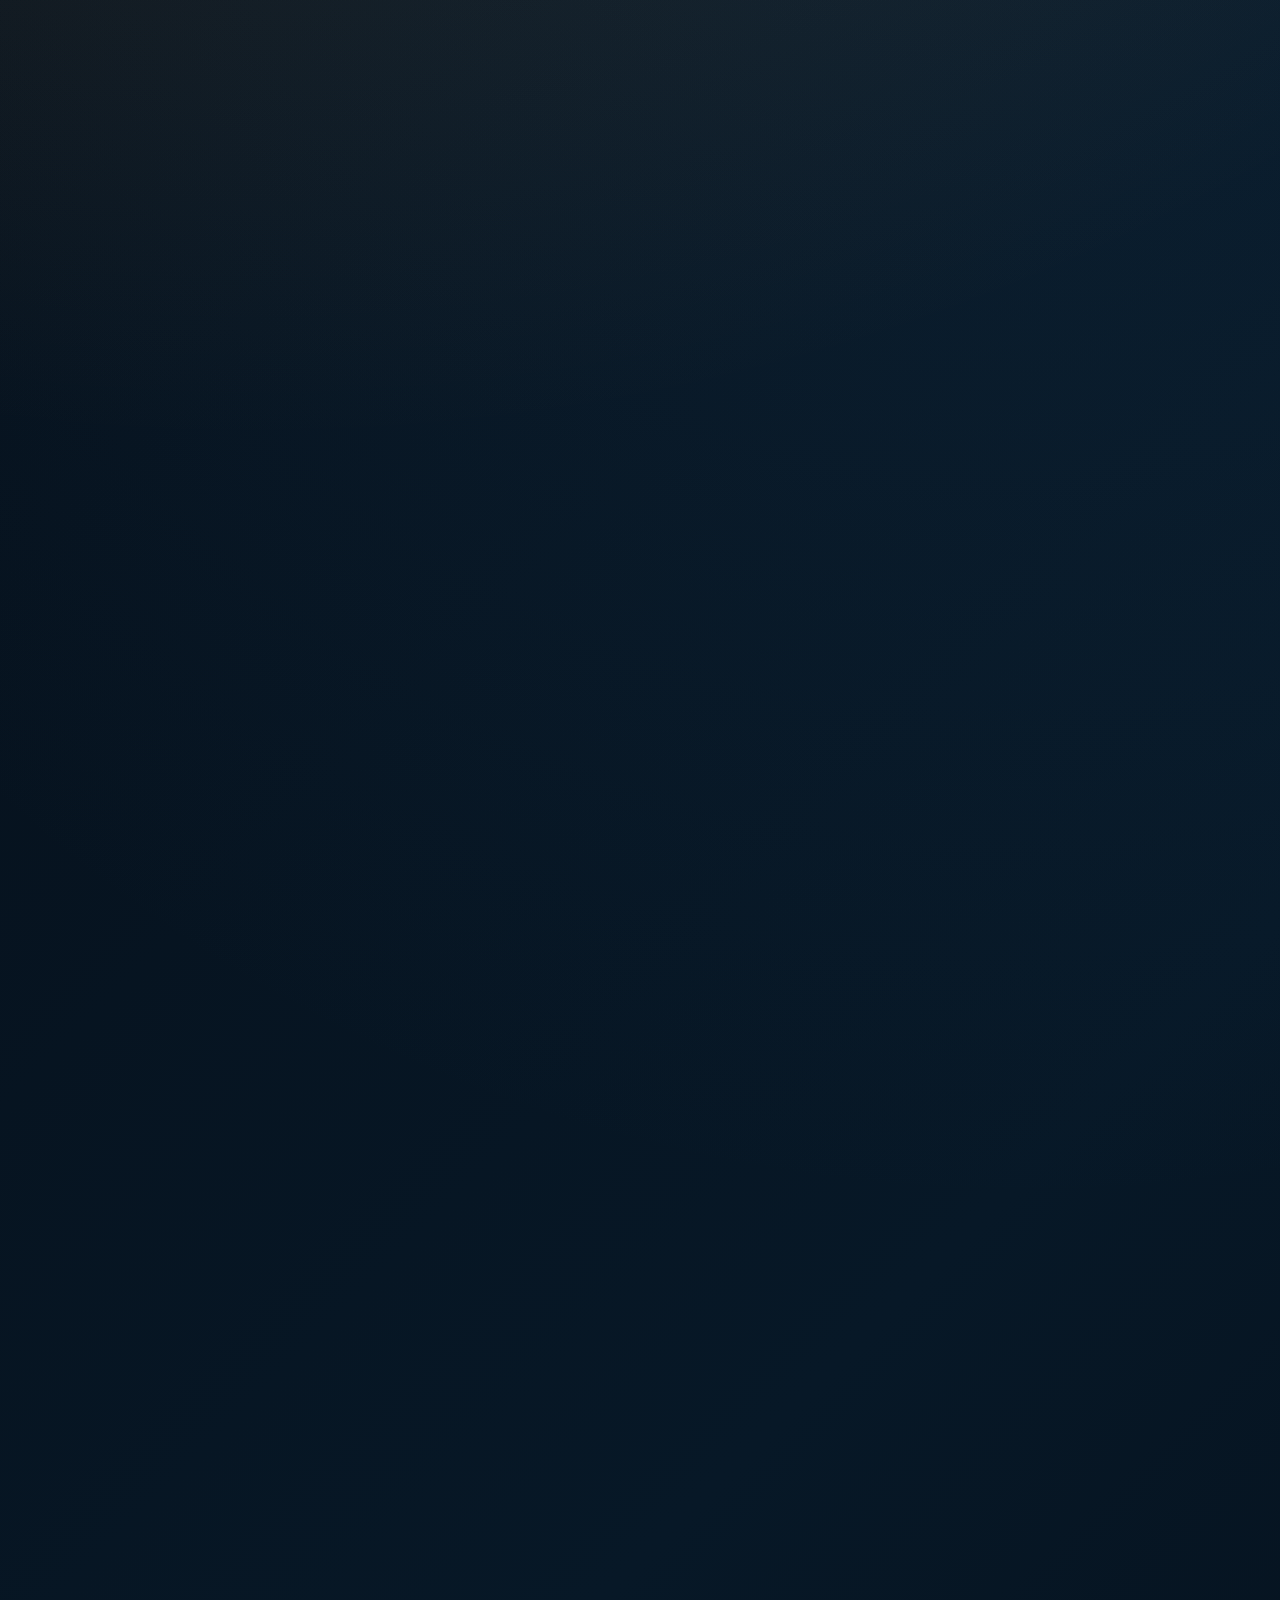
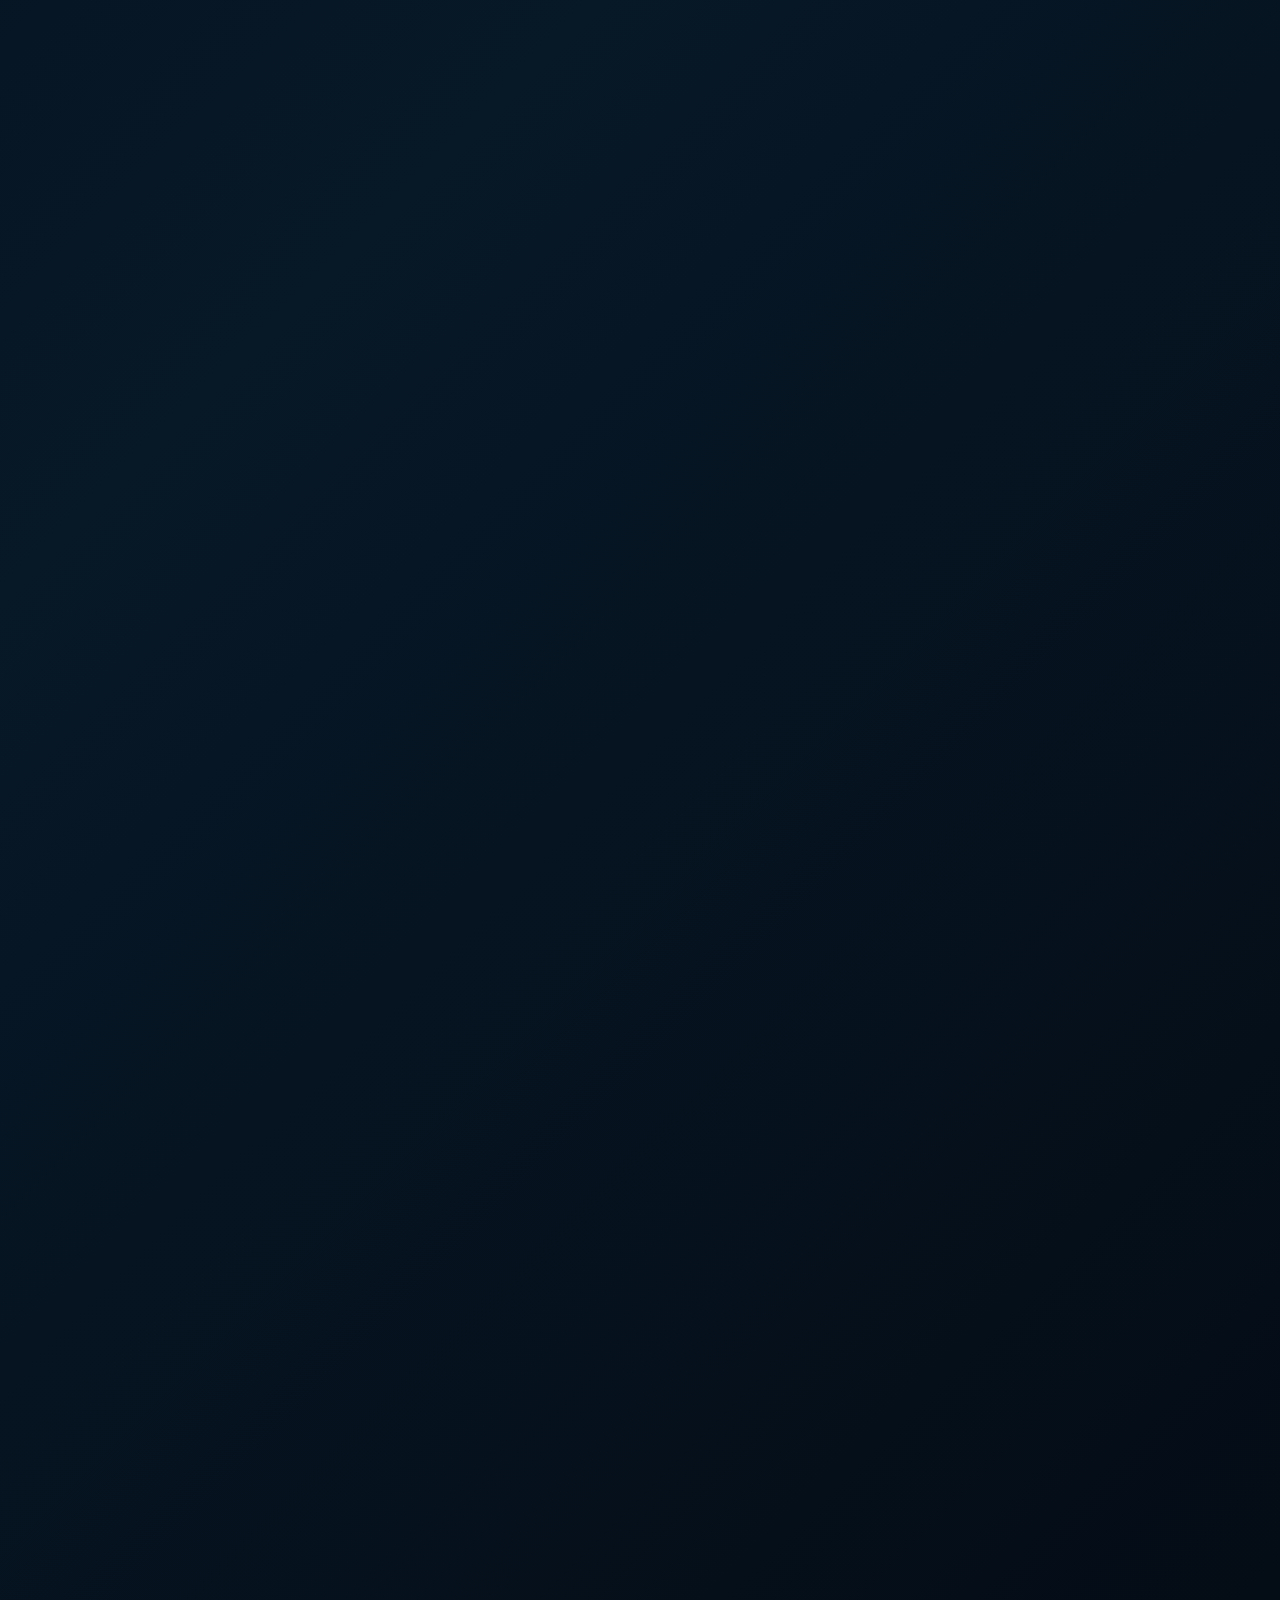
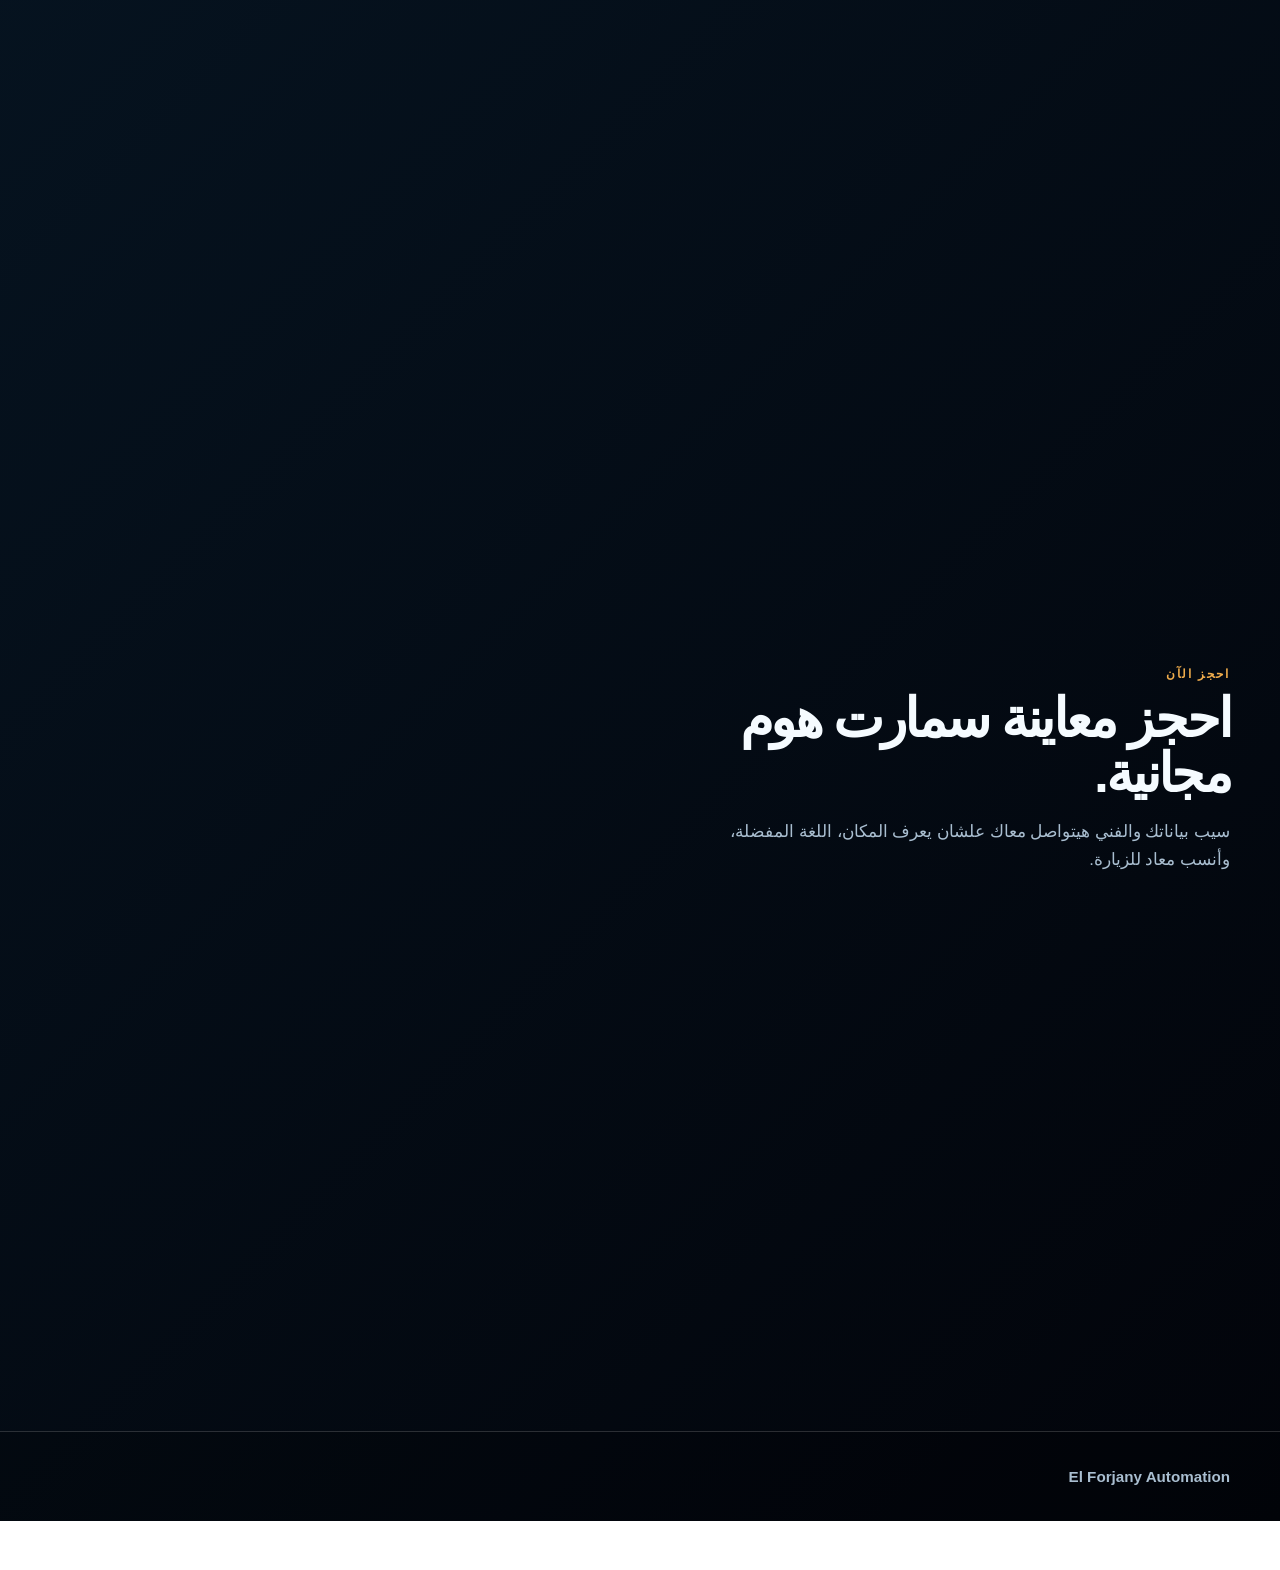
==== commit 4bb09259: "Revert "in application section in english page after user fill it dosent sent the data to google she" ====
--- a/index.html
+++ b/index.html
@@ -1,4 +1,3 @@
-<<<<<<< Updated upstream
 <!doctype html>
 <!--
   FILE: index.html
@@ -28,34 +27,3 @@
 </body>
 </html>
 
-=======
-<!doctype html>
-<!--
-  FILE: index.html
-  PURPOSE: This is the root entry page for visitors who open the domain without /en/, /ar-eg/, or /ru/.
-  HOW IT WORKS: It redirects visitors to /en/ by default, while still showing manual language links if redirect fails.
-  CHANGE: Replace https://elforjanysmarthome.com/en/ with your real English URL after buying the domain.
--->
-<html lang="ar-EG">
-<head>
-  <!-- Character encoding for multilingual text. -->
-  <meta charset="utf-8">
-  <!-- Makes the simple language fallback page responsive on phones. -->
-  <meta name="viewport" content="width=device-width, initial-scale=1">
-  <!-- Basic title for the root redirect page. The language pages have the real SEO titles. -->
-  <title>El Forjany Automation</title>
-  <!-- Favicon, matches the language pages. -->
-  <link rel="icon" type="image/png" sizes="32x32" href="assets/favicon-32.png">
-  <link rel="apple-touch-icon" href="assets/apple-touch-icon.png">
-  <!-- Redirects immediately to the Arabic version. -->
-  <meta http-equiv="refresh" content="0; url=ar-eg/ar-eg.html">
-  <!-- Canonical says the default version is Arabic. Replace elforjanysmarthome.com with the real domain. -->
-  <link rel="canonical" href="https://elforjanysmarthome.com/ar-eg/">
-</head>
-<body>
-  <!-- Manual language links for users/search engines if automatic redirect does not happen. -->
-  <p><a href="ar-eg/ar-eg.html">العربية</a> · <a href="en/en.html">English</a></p>
-</body>
-</html>
-
->>>>>>> Stashed changes
